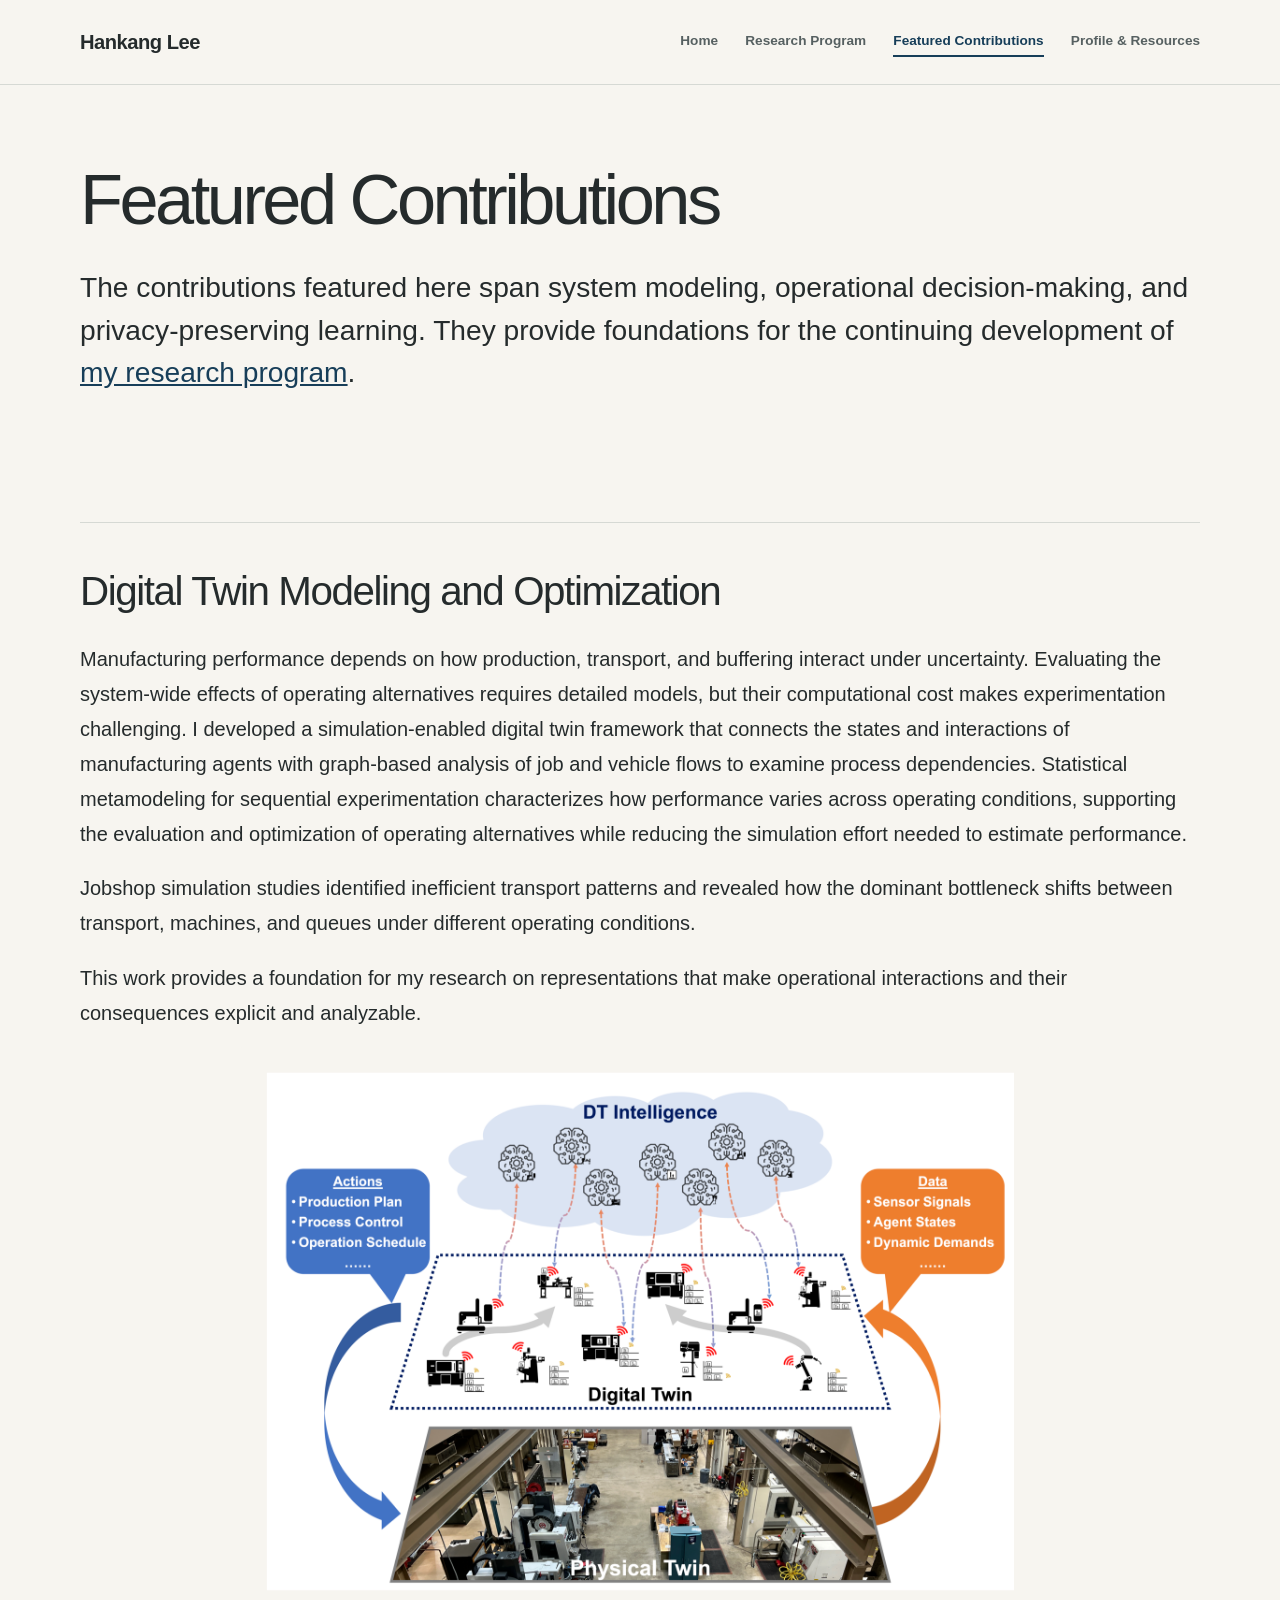
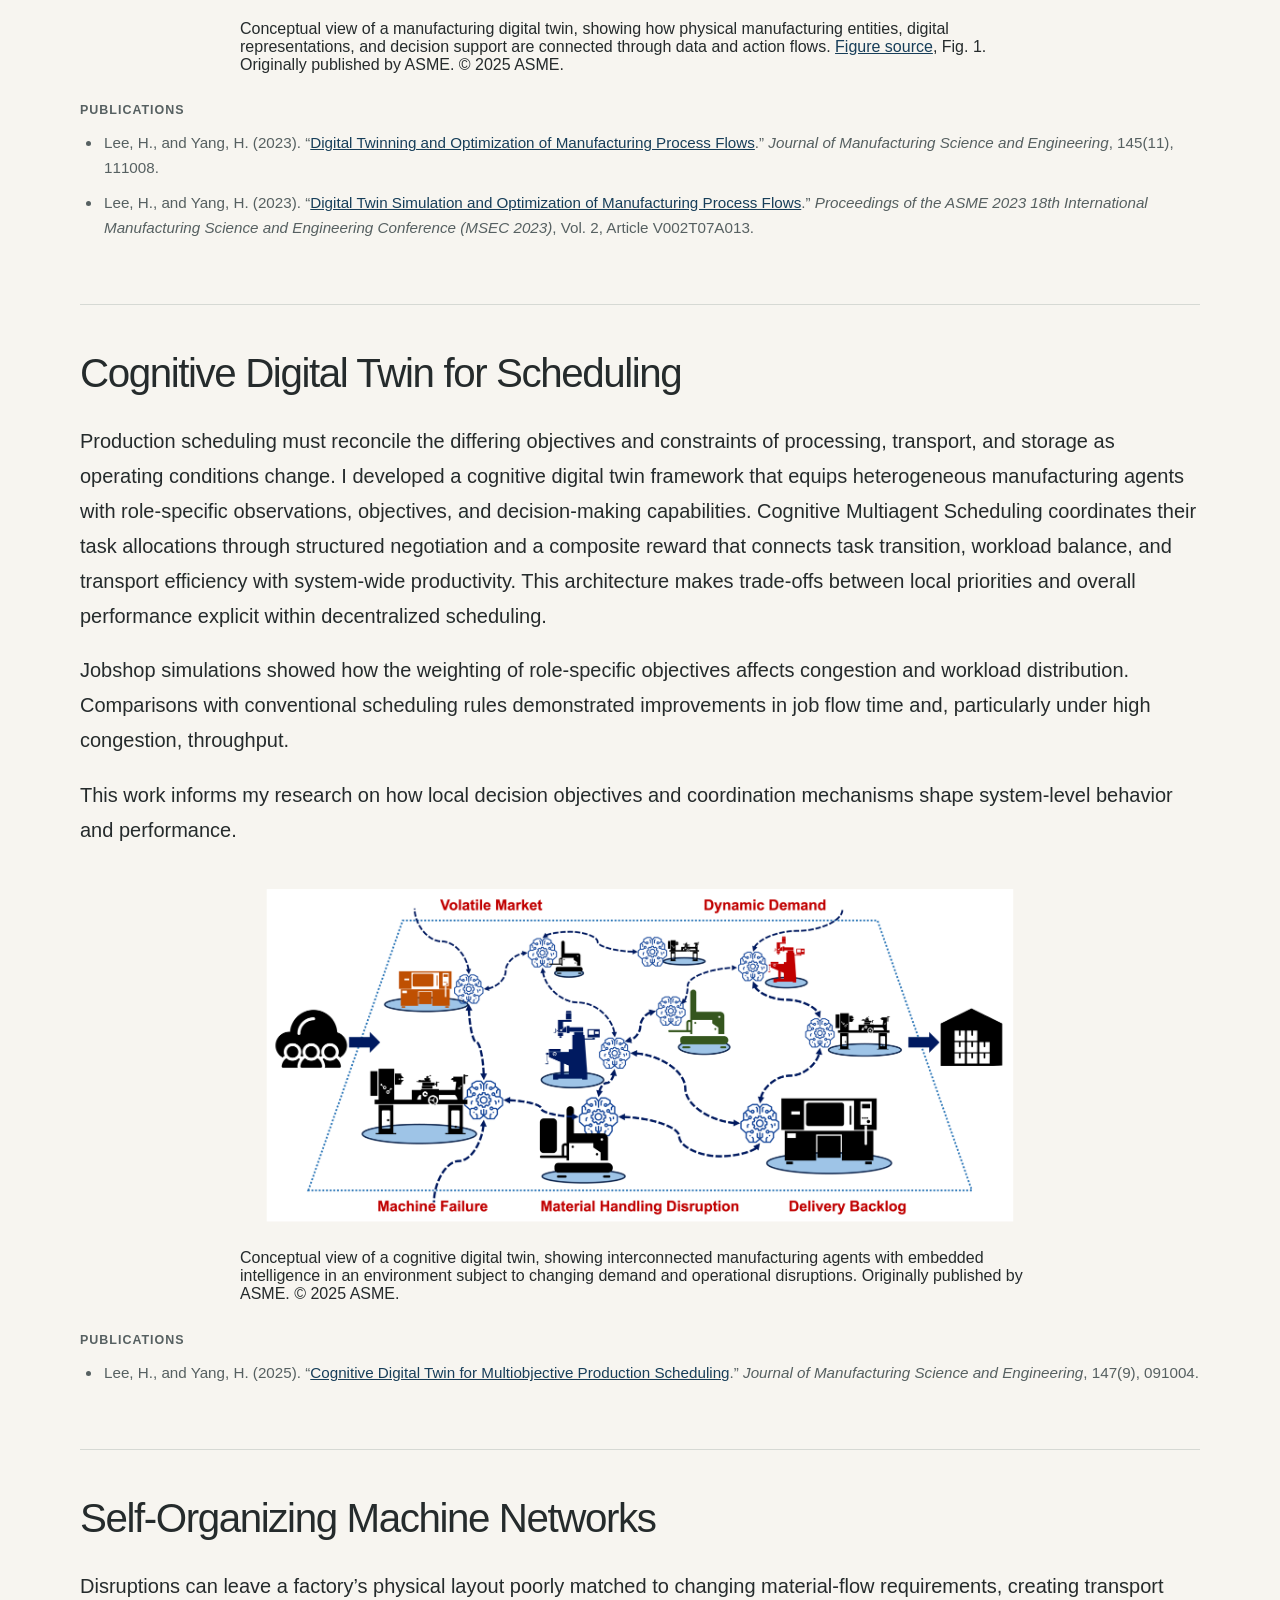
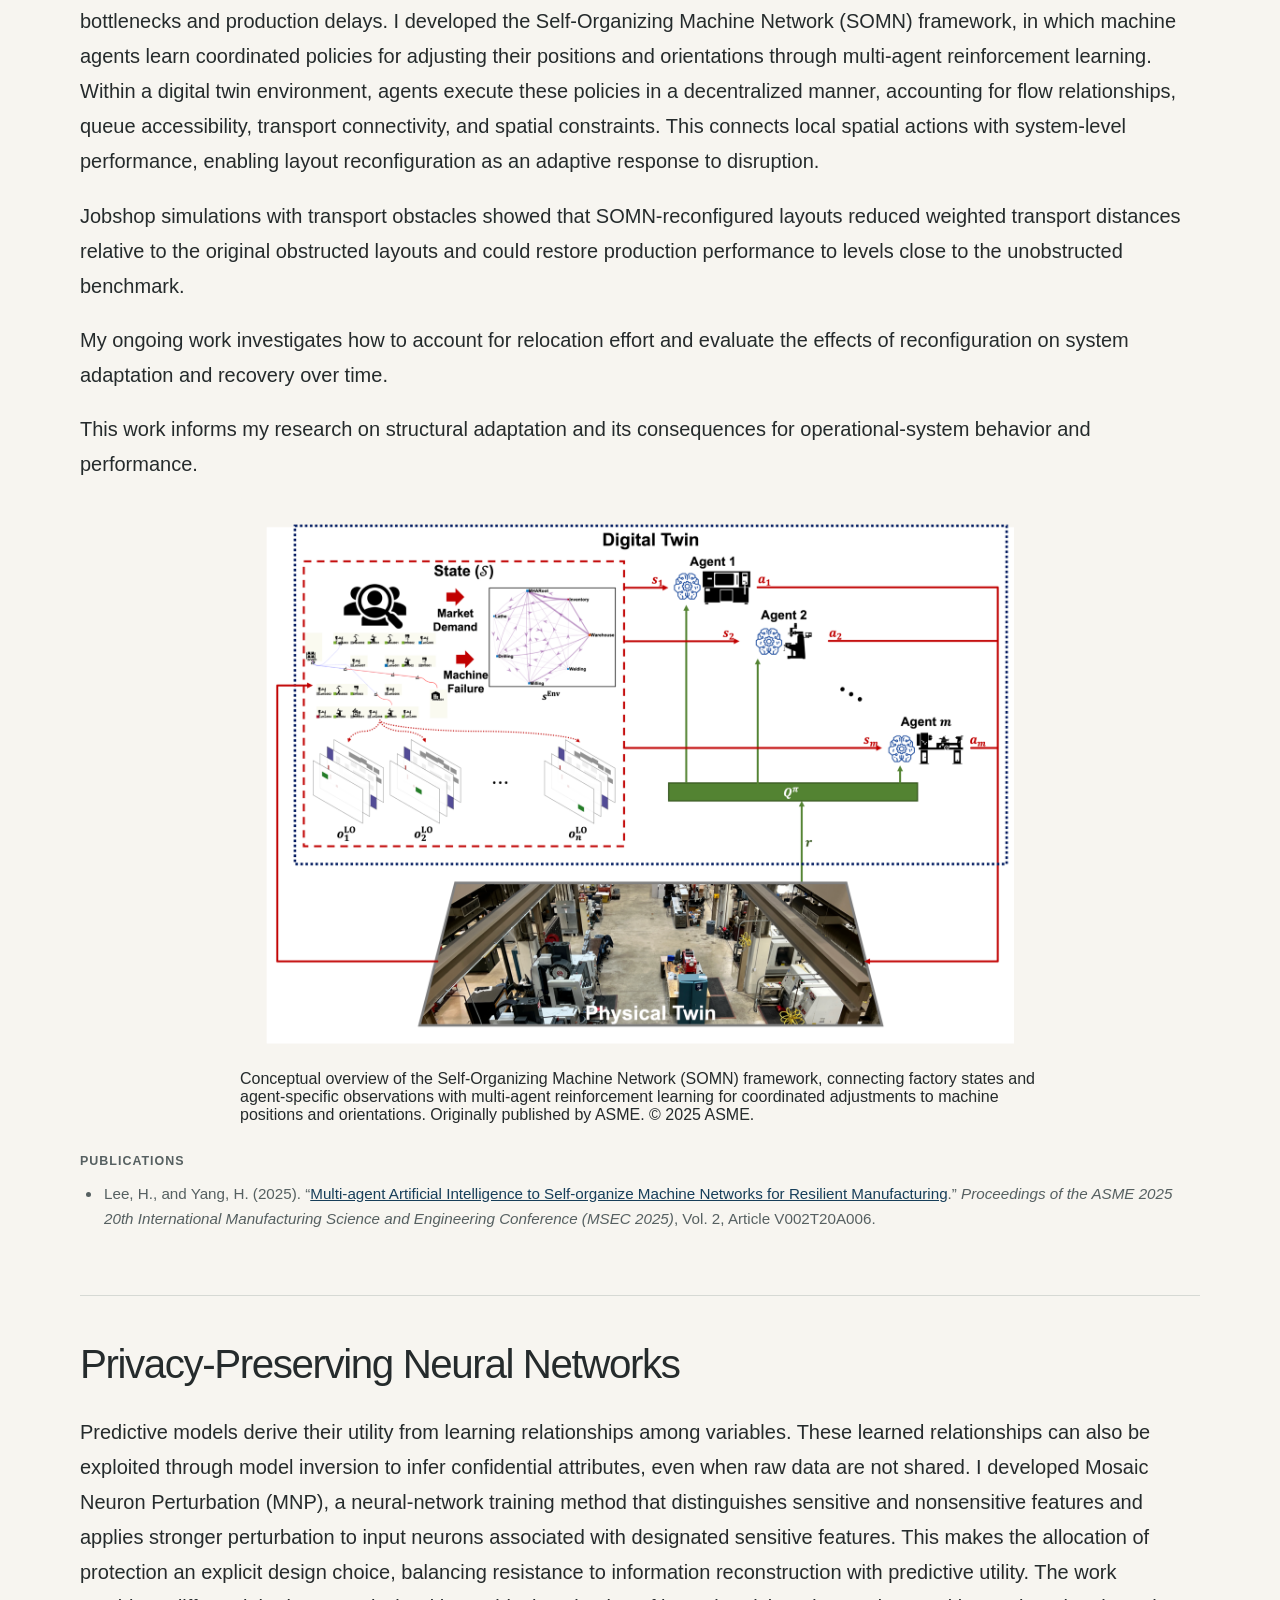
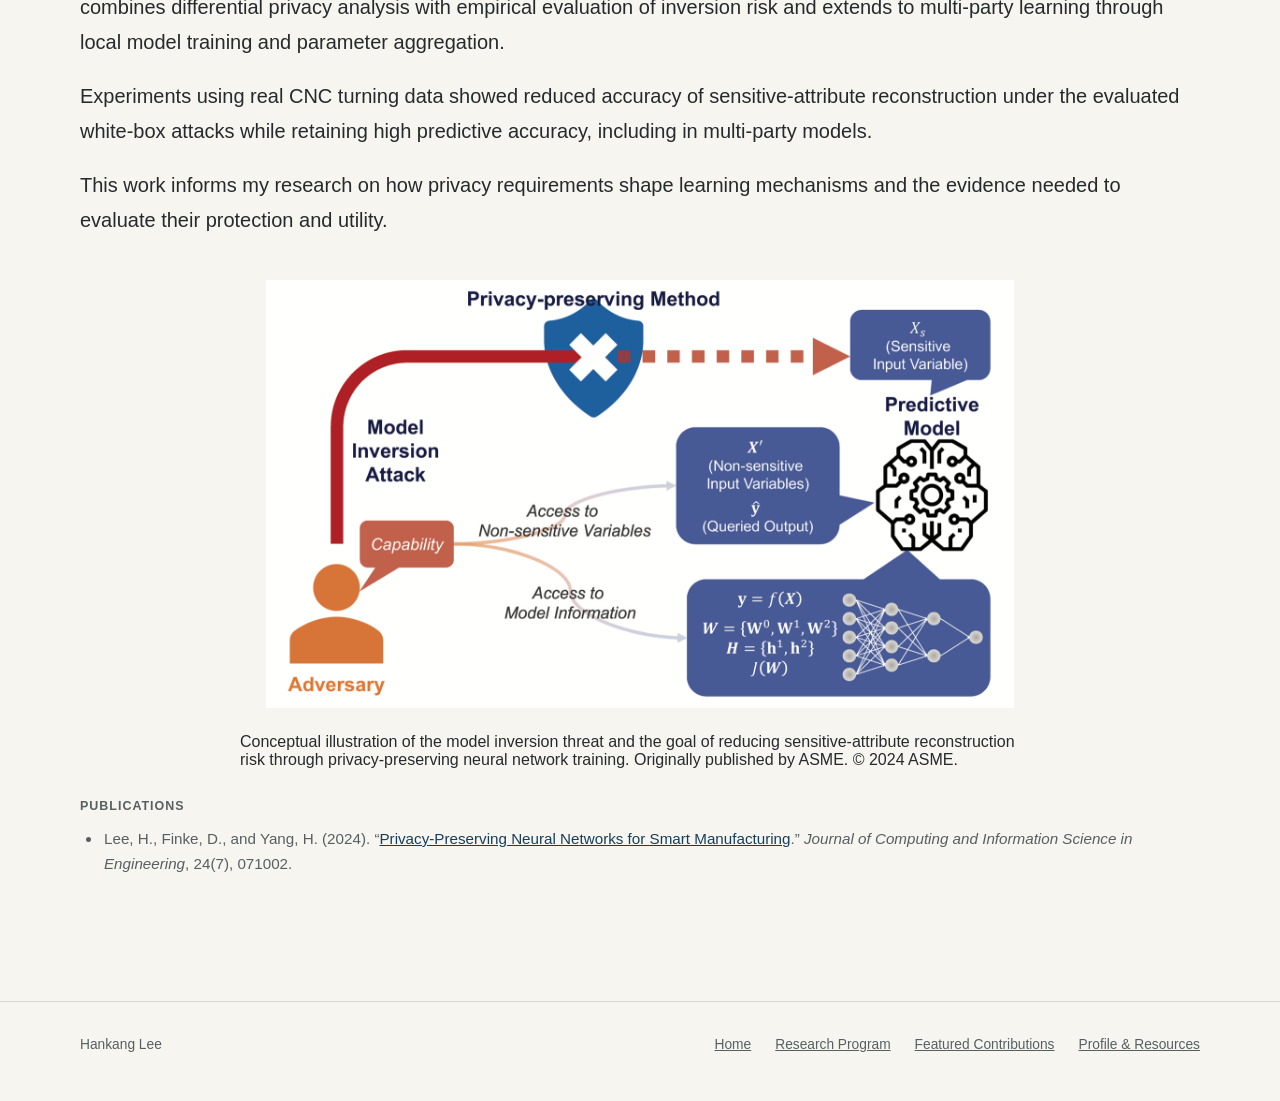
==== featured-contributions.html @ ad5d27c8 "Prepare Phase 3 website release candidate" ====
<!doctype html>
<html lang="en">
  <head>
    <meta charset="utf-8">
    <meta name="viewport" content="width=device-width, initial-scale=1">
    <meta name="color-scheme" content="light">
    <meta name="description" content="Four scholarly contributions by Hankang Lee in digital twins, scheduling, adaptive manufacturing, and privacy-preserving learning.">
    <title>Hankang Lee | Featured Contributions</title>
    <link rel="stylesheet" href="assets/css/site.css?v=4">
  </head>
  <body>
    <a class="skip-link" href="#main-content">Skip to content</a>
    <header class="site-header">
      <div class="site-header__inner">
        <a class="site-name" href="index.html" aria-label="Hankang Lee, Home">Hankang Lee</a>
        <nav class="site-nav" aria-label="Main navigation">
          <a href="index.html">Home</a>
          <a href="research-program.html">Research Program</a>
          <a href="featured-contributions.html" aria-current="page">Featured Contributions</a>
          <a href="profile-resources.html">Profile &amp; Resources</a>
        </nav>
      </div>
    </header>

    <main id="main-content" class="page-shell page-shell--article">
      <header class="page-heading">
        <h1>Featured Contributions</h1>
        <p>The contributions featured here span system modeling, operational decision-making, and privacy-preserving learning. They provide foundations for the continuing development of <a href="research-program.html">my research program</a>.</p>
      </header>

      <article class="editorial-section contribution" aria-labelledby="digital-twin">
        <h2 id="digital-twin">Digital Twin Modeling and Optimization</h2>
        <div class="prose">
          <p>Manufacturing performance depends on how production, transport, and buffering interact under uncertainty. Evaluating the system-wide effects of operating alternatives requires detailed models, but their computational cost makes experimentation challenging. I developed a simulation-enabled digital twin framework that connects the states and interactions of manufacturing agents with graph-based analysis of job and vehicle flows to examine process dependencies. Statistical metamodeling for sequential experimentation characterizes how performance varies across operating conditions, supporting the evaluation and optimization of operating alternatives while reducing the simulation effort needed to estimate performance.</p>
          <p>Jobshop simulation studies identified inefficient transport patterns and revealed how the dominant bottleneck shifts between transport, machines, and queues under different operating conditions.</p>
          <p>This work provides a foundation for my research on representations that make operational interactions and their consequences explicit and analyzable.</p>
        </div>
        <figure class="research-figure">
          <div class="figure-frame">
            <img src="assets/images/figures/digital-twin-display.png" alt="Conceptual three-layer diagram showing a physical factory, its digital representation, and a DT intelligence layer. Arrows indicate operational data flowing toward the digital layers and actions for production planning, process control, and scheduling returning to the physical system." width="1600" height="1115" loading="lazy" decoding="async">
          </div>
          <figcaption>Conceptual view of a manufacturing digital twin, showing how physical manufacturing entities, digital representations, and decision support are connected through data and action flows. <a href="https://doi.org/10.1115/1.4068980" target="_blank" rel="noopener">Figure source<span class="sr-only"> (opens in a new tab)</span></a>, Fig. 1. Originally published by ASME. &copy; 2025 ASME.</figcaption>
        </figure>
        <div class="publications">
          <h3>Publications</h3>
          <ul>
            <li>Lee, H., and Yang, H. (2023). “<a href="https://doi.org/10.1115/1.4063234" target="_blank" rel="noopener">Digital Twinning and Optimization of Manufacturing Process Flows<span class="sr-only"> (opens in a new tab)</span></a>.” <cite>Journal of Manufacturing Science and Engineering</cite>, 145(11), 111008.</li>
            <li>Lee, H., and Yang, H. (2023). “<a href="https://doi.org/10.1115/MSEC2023-105613" target="_blank" rel="noopener">Digital Twin Simulation and Optimization of Manufacturing Process Flows<span class="sr-only"> (opens in a new tab)</span></a>.” <cite>Proceedings of the ASME 2023 18th International Manufacturing Science and Engineering Conference (MSEC 2023)</cite>, Vol. 2, Article V002T07A013.</li>
          </ul>
        </div>
      </article>

      <article class="editorial-section contribution" aria-labelledby="cognitive-digital-twin">
        <h2 id="cognitive-digital-twin">Cognitive Digital Twin for Scheduling</h2>
        <div class="prose">
          <p>Production scheduling must reconcile the differing objectives and constraints of processing, transport, and storage as operating conditions change. I developed a cognitive digital twin framework that equips heterogeneous manufacturing agents with role-specific observations, objectives, and decision-making capabilities. Cognitive Multiagent Scheduling coordinates their task allocations through structured negotiation and a composite reward that connects task transition, workload balance, and transport efficiency with system-wide productivity. This architecture makes trade-offs between local priorities and overall performance explicit within decentralized scheduling.</p>
          <p>Jobshop simulations showed how the weighting of role-specific objectives affects congestion and workload distribution. Comparisons with conventional scheduling rules demonstrated improvements in job flow time and, particularly under high congestion, throughput.</p>
          <p>This work informs my research on how local decision objectives and coordination mechanisms shape system-level behavior and performance.</p>
        </div>
        <figure class="research-figure">
          <div class="figure-frame">
            <img src="assets/images/figures/cognitive-digital-twin-display.png" alt="Conceptual diagram of interconnected machine, transport, and storage agents with embedded intelligence. Labels around the network identify volatile markets, dynamic demand, machine failures, material handling disruptions, and delivery backlogs." width="1600" height="715" loading="lazy" decoding="async">
          </div>
          <figcaption>Conceptual view of a cognitive digital twin, showing interconnected manufacturing agents with embedded intelligence in an environment subject to changing demand and operational disruptions. Originally published by ASME. &copy; 2025 ASME.</figcaption>
        </figure>
        <div class="publications">
          <h3>Publications</h3>
          <ul>
            <li>Lee, H., and Yang, H. (2025). “<a href="https://doi.org/10.1115/1.4068980" target="_blank" rel="noopener">Cognitive Digital Twin for Multiobjective Production Scheduling<span class="sr-only"> (opens in a new tab)</span></a>.” <cite>Journal of Manufacturing Science and Engineering</cite>, 147(9), 091004.</li>
          </ul>
        </div>
      </article>

      <article class="editorial-section contribution" aria-labelledby="machine-networks">
        <h2 id="machine-networks">Self-Organizing Machine Networks</h2>
        <div class="prose">
          <p>Disruptions can leave a factory’s physical layout poorly matched to changing material-flow requirements, creating transport bottlenecks and production delays. I developed the Self-Organizing Machine Network (SOMN) framework, in which machine agents learn coordinated policies for adjusting their positions and orientations through multi-agent reinforcement learning. Within a digital twin environment, agents execute these policies in a decentralized manner, accounting for flow relationships, queue accessibility, transport connectivity, and spatial constraints. This connects local spatial actions with system-level performance, enabling layout reconfiguration as an adaptive response to disruption.</p>
          <p>Jobshop simulations with transport obstacles showed that SOMN-reconfigured layouts reduced weighted transport distances relative to the original obstructed layouts and could restore production performance to levels close to the unobstructed benchmark.</p>
          <p>My ongoing work investigates how to account for relocation effort and evaluate the effects of reconfiguration on system adaptation and recovery over time.</p>
          <p>This work informs my research on structural adaptation and its consequences for operational-system behavior and performance.</p>
        </div>
        <figure class="research-figure">
          <div class="figure-frame">
            <img src="assets/images/figures/self-organizing-machine-networks-display.png" alt="Conceptual diagram linking factory states and spatial observations to multiple machine agents and their action outputs. Learning components connect the agents within a digital twin, shown above a photograph representing the physical factory." width="1600" height="1113" loading="lazy" decoding="async">
          </div>
          <figcaption>Conceptual overview of the Self-Organizing Machine Network (SOMN) framework, connecting factory states and agent-specific observations with multi-agent reinforcement learning for coordinated adjustments to machine positions and orientations. Originally published by ASME. &copy; 2025 ASME.</figcaption>
        </figure>
        <div class="publications">
          <h3>Publications</h3>
          <ul>
            <li>Lee, H., and Yang, H. (2025). “<a href="https://doi.org/10.1115/MSEC2025-155761" target="_blank" rel="noopener">Multi-agent Artificial Intelligence to Self-organize Machine Networks for Resilient Manufacturing<span class="sr-only"> (opens in a new tab)</span></a>.” <cite>Proceedings of the ASME 2025 20th International Manufacturing Science and Engineering Conference (MSEC 2025)</cite>, Vol. 2, Article V002T20A006.</li>
          </ul>
        </div>
      </article>

      <article class="editorial-section contribution" aria-labelledby="privacy-neural-networks">
        <h2 id="privacy-neural-networks">Privacy-Preserving Neural Networks</h2>
        <div class="prose">
          <p>Predictive models derive their utility from learning relationships among variables. These learned relationships can also be exploited through model inversion to infer confidential attributes, even when raw data are not shared. I developed Mosaic Neuron Perturbation (MNP), a neural-network training method that distinguishes sensitive and nonsensitive features and applies stronger perturbation to input neurons associated with designated sensitive features. This makes the allocation of protection an explicit design choice, balancing resistance to information reconstruction with predictive utility. The work combines differential privacy analysis with empirical evaluation of inversion risk and extends to multi-party learning through local model training and parameter aggregation.</p>
          <p>Experiments using real CNC turning data showed reduced accuracy of sensitive-attribute reconstruction under the evaluated white-box attacks while retaining high predictive accuracy, including in multi-party models.</p>
          <p>This work informs my research on how privacy requirements shape learning mechanisms and the evidence needed to evaluate their protection and utility.</p>
        </div>
        <figure class="research-figure">
          <div class="figure-frame">
            <img src="assets/images/figures/privacy-preserving-neural-networks-display.png" alt="An adversary accesses nonsensitive inputs, queried outputs, and a neural network’s structure and parameters to infer a sensitive input variable. A shield on the reconstruction path symbolizes the privacy-protection objective." width="1600" height="914" loading="lazy" decoding="async">
          </div>
          <figcaption>Conceptual illustration of the model inversion threat and the goal of reducing sensitive-attribute reconstruction risk through privacy-preserving neural network training. Originally published by ASME. &copy; 2024 ASME.</figcaption>
        </figure>
        <div class="publications">
          <h3>Publications</h3>
          <ul>
            <li>Lee, H., Finke, D., and Yang, H. (2024). “<a href="https://doi.org/10.1115/1.4063728" target="_blank" rel="noopener">Privacy-Preserving Neural Networks for Smart Manufacturing<span class="sr-only"> (opens in a new tab)</span></a>.” <cite>Journal of Computing and Information Science in Engineering</cite>, 24(7), 071002.</li>
          </ul>
        </div>
      </article>
    </main>

    <footer class="site-footer">
      <div class="site-footer__inner">
        <span>Hankang Lee</span>
        <nav aria-label="Footer navigation">
          <a href="index.html">Home</a>
          <a href="research-program.html">Research Program</a>
          <a href="featured-contributions.html">Featured Contributions</a>
          <a href="profile-resources.html">Profile &amp; Resources</a>
        </nav>
      </div>
    </footer>
  </body>
</html>
---- assets/css/site.css ----
:root {
  color-scheme: light;
  --page: #f7f5f0;
  --text: #252b2c;
  --muted: #566061;
  --line: #d6d9d4;
  --accent: #173e59;
  --accent-soft: #e9f0f2;
  --content-width: 70rem;
  --reading-width: var(--content-width);
}

*,
*::before,
*::after {
  box-sizing: border-box;
}

html {
  scroll-behavior: smooth;
}

body {
  margin: 0;
  background: var(--page);
  color: var(--text);
  font-family: Arial, Helvetica, sans-serif;
  -webkit-font-smoothing: antialiased;
}

a {
  color: var(--accent);
}

a:focus-visible {
  outline: 3px solid var(--accent);
  outline-offset: 5px;
}

.sr-only {
  position: absolute;
  width: 1px;
  height: 1px;
  padding: 0;
  margin: -1px;
  overflow: hidden;
  clip: rect(0, 0, 0, 0);
  white-space: nowrap;
  border: 0;
}

.skip-link {
  position: absolute;
  top: -5rem;
  left: 1rem;
  z-index: 10;
  padding: 0.7rem 1rem;
  background: var(--accent);
  color: #fff;
}

.skip-link:focus {
  top: 1rem;
}

.site-header {
  border-bottom: 1px solid var(--line);
}

.site-header__inner {
  width: min(calc(100% - 3rem), var(--content-width));
  min-height: 5.25rem;
  margin-inline: auto;
  display: flex;
  align-items: center;
  justify-content: space-between;
  gap: 2rem;
}

.site-name {
  flex: none;
  color: var(--text);
  font-size: 1.26rem;
  font-weight: 700;
  letter-spacing: -0.025em;
  text-decoration: none;
}

.site-name:hover {
  color: var(--accent);
}

.site-nav {
  display: flex;
  flex-wrap: wrap;
  column-gap: 1.7rem;
  row-gap: 0.6rem;
  align-items: center;
}

.site-nav a {
  padding-block: 0.35rem;
  border-bottom: 2px solid transparent;
  color: var(--muted);
  font-size: 0.85rem;
  font-weight: 600;
  line-height: 1.3;
  text-decoration: none;
}

.site-nav a:hover,
.site-nav a[aria-current="page"] {
  border-bottom-color: var(--accent);
  color: var(--accent);
}

.page-shell {
  width: min(calc(100% - 3rem), var(--content-width));
  margin-inline: auto;
  padding-block: clamp(3rem, 6vw, 5.25rem) 6rem;
}

.identity {
  display: grid;
  grid-template-columns: minmax(0, 1fr) minmax(16rem, 21rem);
  align-items: center;
  gap: clamp(2.25rem, 7vw, 7rem);
}

.identity h1 {
  margin: 0;
  font-size: clamp(3.4rem, 6vw, 5.8rem);
  font-weight: 400;
  letter-spacing: -0.055em;
  line-height: 1.04;
}

.degree {
  margin: 1.15rem 0 0;
  color: var(--muted);
  font-size: clamp(1rem, 1.45vw, 1.2rem);
  line-height: 1.5;
}

.portrait {
  display: block;
  width: 100%;
  height: auto;
  aspect-ratio: 1068 / 1600;
  object-fit: cover;
  border-radius: 2px;
}

.research-introduction {
  max-width: var(--reading-width);
  margin-top: clamp(3rem, 7vw, 6rem);
}

.research-introduction p {
  margin: 0;
  font-size: clamp(1.4rem, 2.2vw, 1.9rem);
  letter-spacing: -0.015em;
  line-height: 1.5;
}

.page-shell--article {
  padding-bottom: clamp(5rem, 9vw, 8rem);
}

.page-heading {
  max-width: var(--reading-width);
  padding-bottom: clamp(2.5rem, 5vw, 4.5rem);
}

.page-heading h1 {
  margin: 0;
  font-size: clamp(2.7rem, 5.5vw, 4.8rem);
  font-weight: 400;
  letter-spacing: -0.05em;
  line-height: 1.09;
}

.page-heading p {
  margin: 1.8rem 0 0;
  /*font-size: clamp(1.18rem, 1.7vw, 1.35rem);*/
  font-size: clamp(1.4rem, 2.2vw, 1.9rem);
  line-height: 1.5;
}

.editorial-section {
  border-top: 1px solid var(--line);
  padding-top: clamp(1.9rem, 3.5vw, 3rem);
  margin-top: clamp(2rem, 4vw, 3.5rem);
}

.editorial-section h2 {
  max-width: var(--reading-width);
  margin: 0 0 1.7rem;
  font-size: clamp(1.9rem, 3.15vw, 2.75rem);
  font-weight: 400;
  letter-spacing: -0.035em;
  line-height: 1.17;
}

.prose {
  max-width: var(--reading-width);
}

.prose p,
.resource-item p {
  margin: 0 0 1.2rem;
  /*font-size: 1.125rem;*/
  /*line-height: 1.76;*/
  font-size: 1.25rem;
  line-height: 1.75;
}

.prose p:last-child {
  margin-bottom: 0;
}

.prose h3,
.resource-item h3 {
  margin: 2.2rem 0 0.6rem;
  font-size: clamp(1.36rem, 2vw, 1.7rem);
  font-weight: 400;
  letter-spacing: -0.02em;
  line-height: 1.28;
}

.research-figure {
  /*max-width: var(--reading-width);*/
  /*margin: 2.3rem 0 2.5rem;*/
  max-width: 50rem;
  margin-inline: auto;
}

.figure-frame {
  display: block;
  padding: clamp(0.65rem, 2.5vw, 1.6rem);
  background: var(--page);
  border: 0px solid var(--line);
  border-radius: 2px;
}

.figure-frame img {
  display: block;
  width: 100%;
  height: auto;
}

.research-figure figcaption {
  /*max-width: var(--reading-width);*/
  /*margin-top: 0.85rem;*/
  /*color: var(--muted);*/
  /*font-size: 0.9rem;*/
  /*line-height: 1.6;*/
  max-width: 50rem;
  margin-inline: auto;
}

.research-figure figcaption small {
  display: block;
  margin-top: 0.5rem;
  font-size: 0.84rem;
}

.context-link {
  max-width: var(--reading-width);
  margin: 1.5rem 0 0;
  font-size: 1rem;
  font-weight: 600;
}

.context-link a {
  text-underline-offset: 0.22em;
}

.contribution {
  margin-top: clamp(2.5rem, 5vw, 4rem);
}

.publications {
  max-width: var(--reading-width);
  margin-top: 1.8rem;
}

.publications h3 {
  margin: 0 0 0.65rem;
  color: var(--muted);
  font-size: 0.78rem;
  font-weight: 700;
  letter-spacing: 0.08em;
  line-height: 1.4;
  text-transform: uppercase;
}

.publications ul {
  margin: 0;
  padding-left: 1.35rem;
}

.publications li {
  padding-left: 0.15rem;
  margin: 0.6rem 0;
  color: var(--muted);
  font-size: 0.95rem;
  line-height: 1.65;
}

.resource-list {
  max-width: var(--reading-width);
}

.resource-item + .resource-item {
  margin-top: 2.6rem;
  padding-top: 2.2rem;
  border-top: 1px solid var(--line);
}

.resource-item h3 {
  margin: 0 0 0.8rem;
}

.resource-item a,
.profile-links a,
.contact-link a {
  text-underline-offset: 0.2em;
}

.resource-item p {
  margin-bottom: 0.5rem;
}

.resource-item p:last-of-type {
  margin-bottom: 0.8rem;
}

.profile-links,
.contact-link {
  max-width: var(--reading-width);
  margin: 0;
  font-size: 1.125rem;
  line-height: 1.8;
}

.profile-links span {
  color: var(--muted);
  white-space: nowrap;
}

.site-footer {
  border-top: 1px solid var(--line);
}

.site-footer__inner {
  width: min(calc(100% - 3rem), var(--content-width));
  margin-inline: auto;
  padding-block: 2rem 2.8rem;
  display: flex;
  align-items: start;
  justify-content: space-between;
  gap: 1.5rem 3rem;
  color: var(--muted);
  font-size: 0.86rem;
  line-height: 1.6;
}

.site-footer__inner nav {
  display: flex;
  flex-wrap: wrap;
  gap: 0.5rem 1.5rem;
}

.site-footer__inner a {
  color: var(--muted);
}

.primary-paths {
  max-width: var(--reading-width);
  margin-top: clamp(3.5rem, 7vw, 6rem);
  border-top: 1px solid var(--line);
}

.primary-path {
  display: grid;
  grid-template-columns: minmax(0, 1fr) auto;
  align-items: center;
  gap: 0.45rem 2rem;
  padding: 1.55rem 0 1.65rem;
  border-bottom: 1px solid var(--line);
  text-decoration: none;
}

.primary-path:hover .primary-path__title,
.primary-path:hover .primary-path__arrow {
  color: #0f6483;
}

.primary-path__title {
  grid-column: 1;
  font-size: clamp(1.35rem, 2vw, 1.7rem);
  letter-spacing: -0.02em;
  line-height: 1.2;
}

.primary-path__description {
  grid-column: 1;
  color: var(--muted);
  font-size: 0.95rem;
  line-height: 1.55;
}

.primary-path__arrow {
  grid-column: 2;
  grid-row: 1 / 3;
  align-self: center;
  font-size: 1.35rem;
  line-height: 1;
}

@media (max-width: 700px) {
  .site-header__inner {
    padding-block: 1.1rem;
    align-items: flex-start;
    flex-direction: column;
    gap: 0.9rem;
  }

  .site-nav {
    column-gap: 1.15rem;
  }

  .site-nav a {
    font-size: 0.8rem;
  }

  .identity {
    grid-template-columns: 1fr;
    gap: 2rem;
  }

  .portrait {
    max-width: 19rem;
    grid-row: 1;
  }

  .identity__text {
    grid-row: 2;
  }

  .site-footer__inner {
    flex-direction: column;
  }
}

@media (max-width: 420px) {
  .site-header__inner,
  .page-shell,
  .site-footer__inner {
    width: min(calc(100% - 2rem), var(--content-width));
  }

  .portrait {
    max-width: 15.5rem;
  }
}

@media (prefers-reduced-motion: reduce) {
  html {
    scroll-behavior: auto;
  }
}
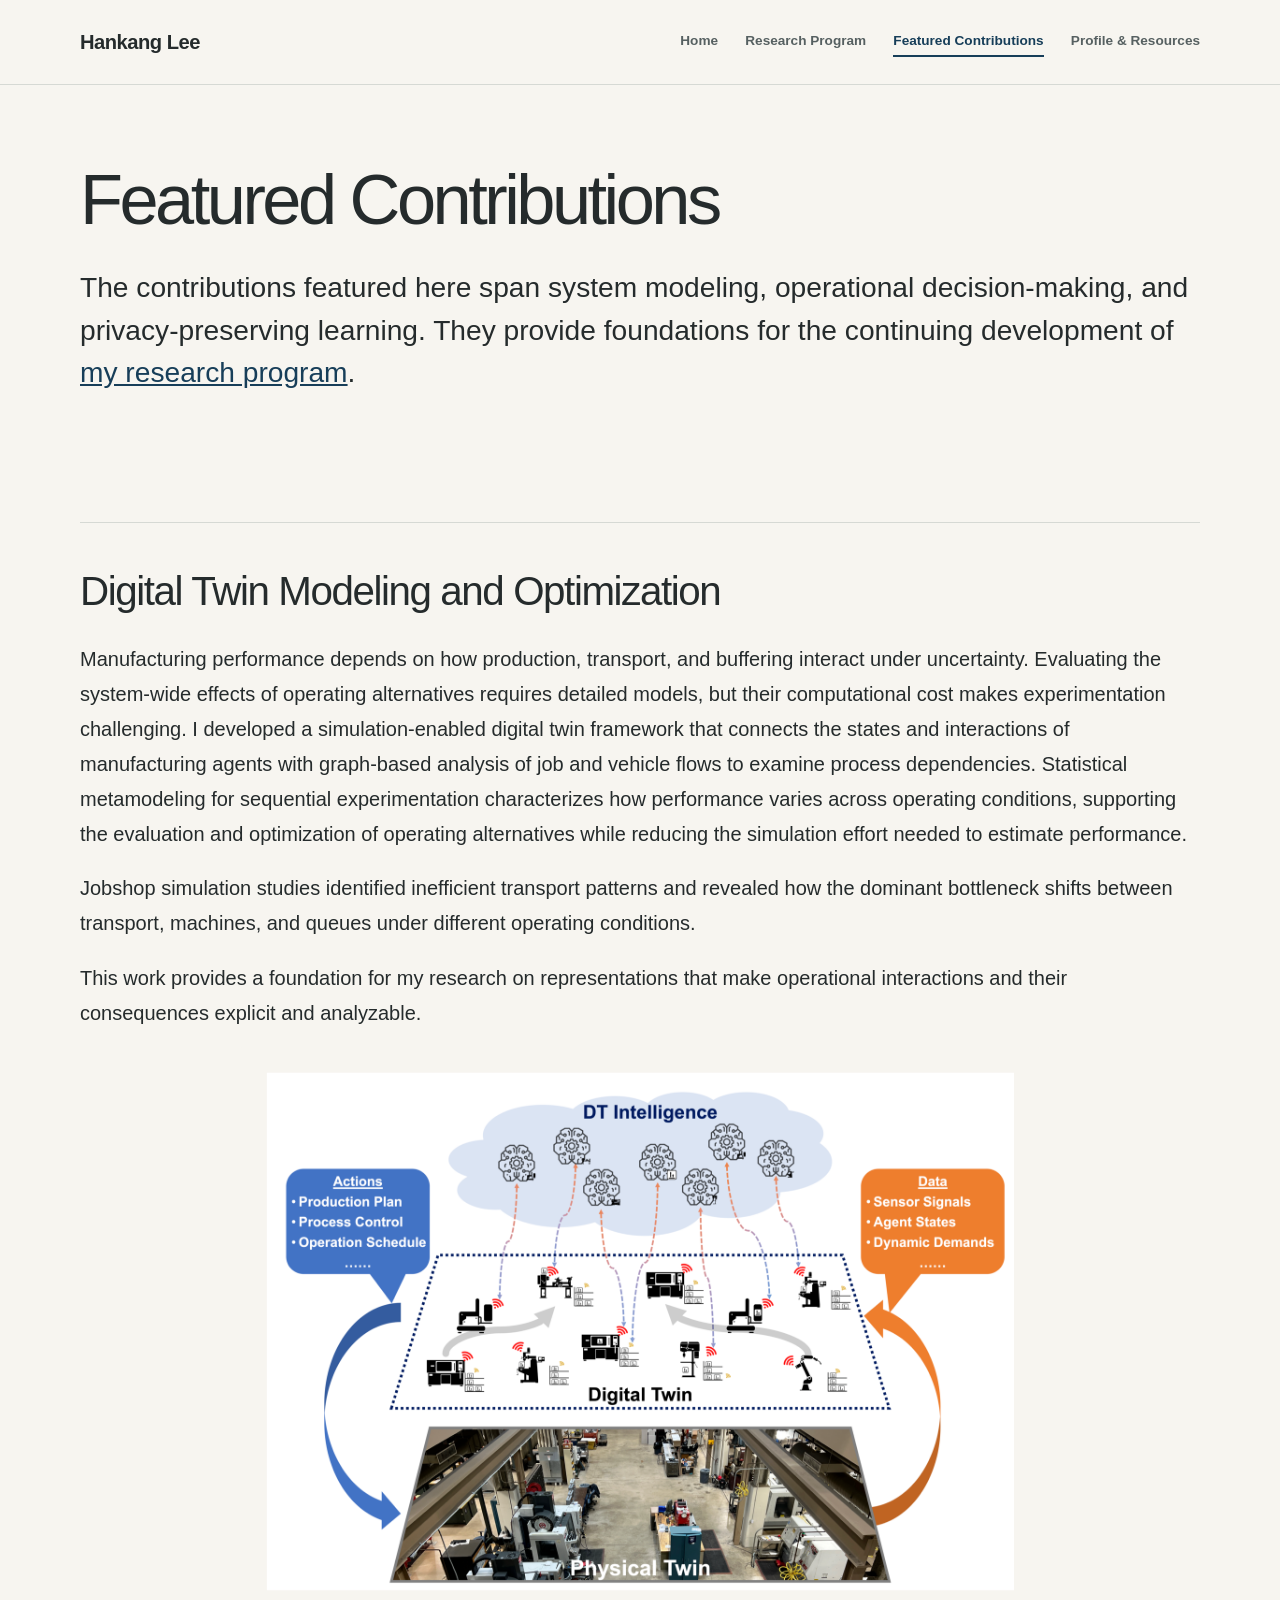
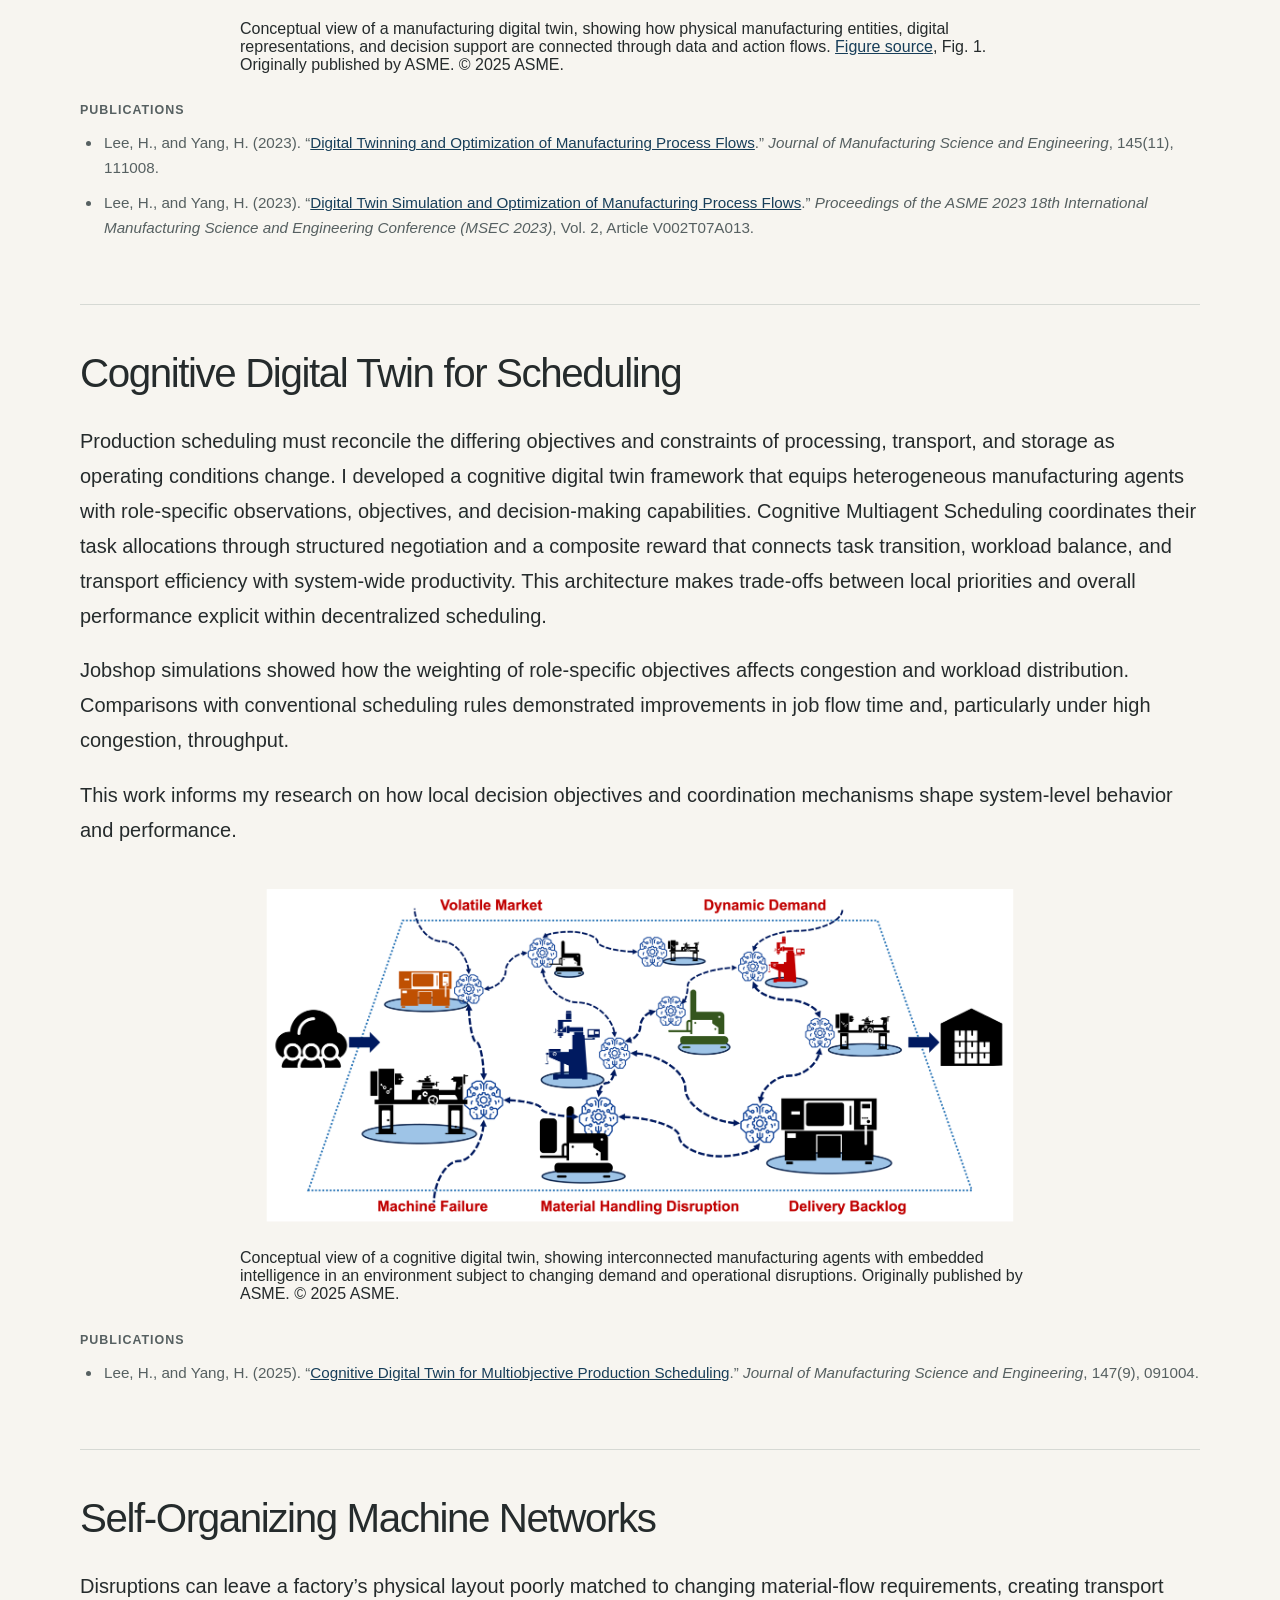
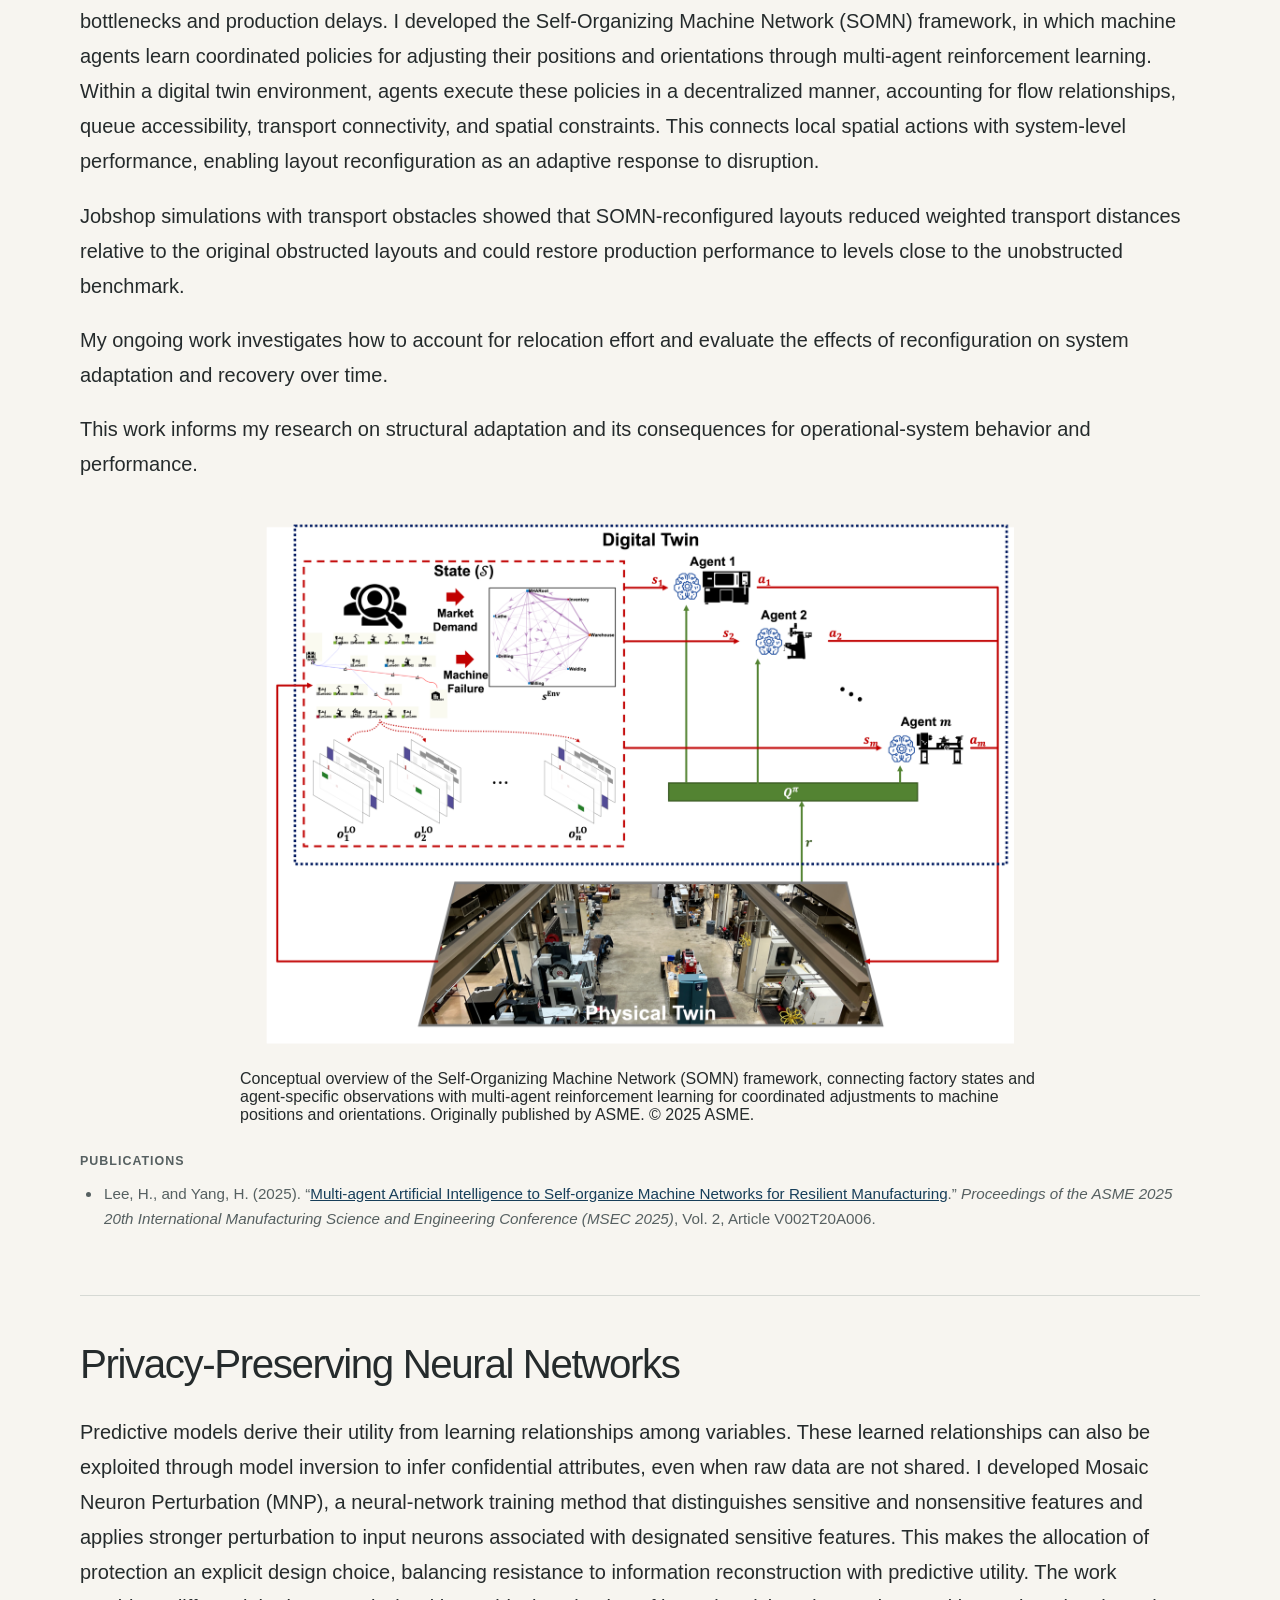
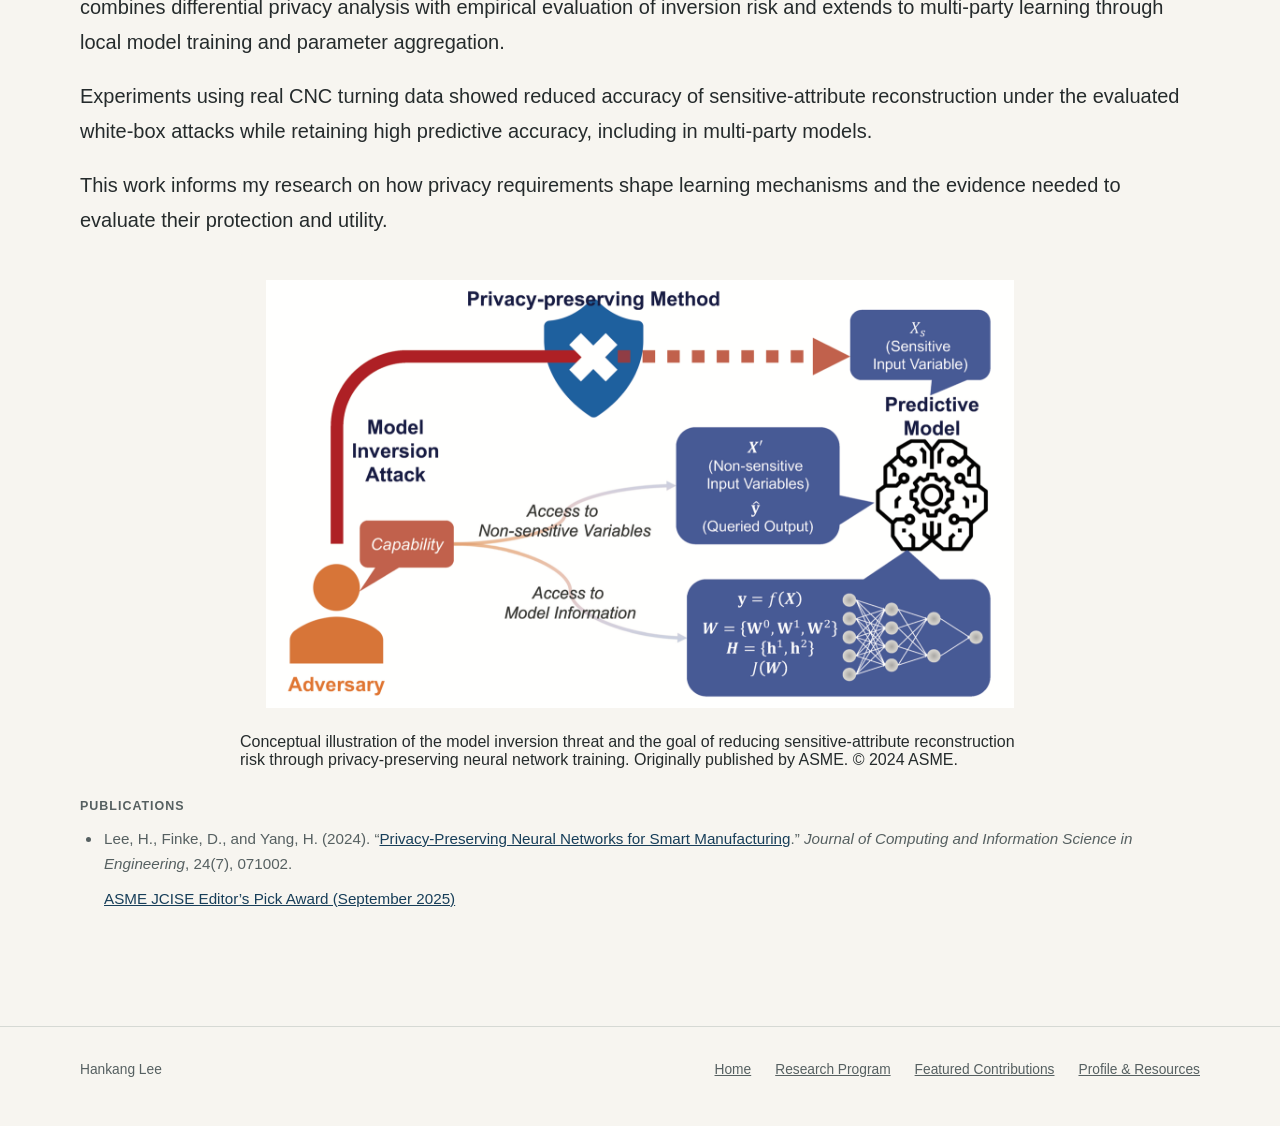
==== commit 0873415f: "Add JCISE recognition and updated CV" ====
--- a/featured-contributions.html
+++ b/featured-contributions.html
@@ -6,7 +6,7 @@
     <meta name="color-scheme" content="light">
     <meta name="description" content="Four scholarly contributions by Hankang Lee in digital twins, scheduling, adaptive manufacturing, and privacy-preserving learning.">
     <title>Hankang Lee | Featured Contributions</title>
-    <link rel="stylesheet" href="assets/css/site.css?v=4">
+    <link rel="stylesheet" href="assets/css/site.css?v=5">
   </head>
   <body>
     <a class="skip-link" href="#main-content">Skip to content</a>
@@ -111,6 +111,7 @@
           <ul>
             <li>Lee, H., Finke, D., and Yang, H. (2024). “<a href="https://doi.org/10.1115/1.4063728" target="_blank" rel="noopener">Privacy-Preserving Neural Networks for Smart Manufacturing<span class="sr-only"> (opens in a new tab)</span></a>.” <cite>Journal of Computing and Information Science in Engineering</cite>, 24(7), 071002.</li>
           </ul>
+          <p class="publication-recognition"><a href="https://asmejcise.org/editors-pick-awards/" target="_blank" rel="noopener">ASME JCISE Editor’s Pick Award (September 2025)<span class="sr-only"> (opens in a new tab)</span></a></p>
         </div>
       </article>
     </main>
--- a/assets/css/site.css
+++ b/assets/css/site.css
@@ -308,6 +308,13 @@
   line-height: 1.65;
 }
 
+.publication-recognition {
+  margin: 0.6rem 0 0 1.5rem;
+  color: var(--muted);
+  font-size: 0.95rem;
+  line-height: 1.65;
+}
+
 .resource-list {
   max-width: var(--reading-width);
 }
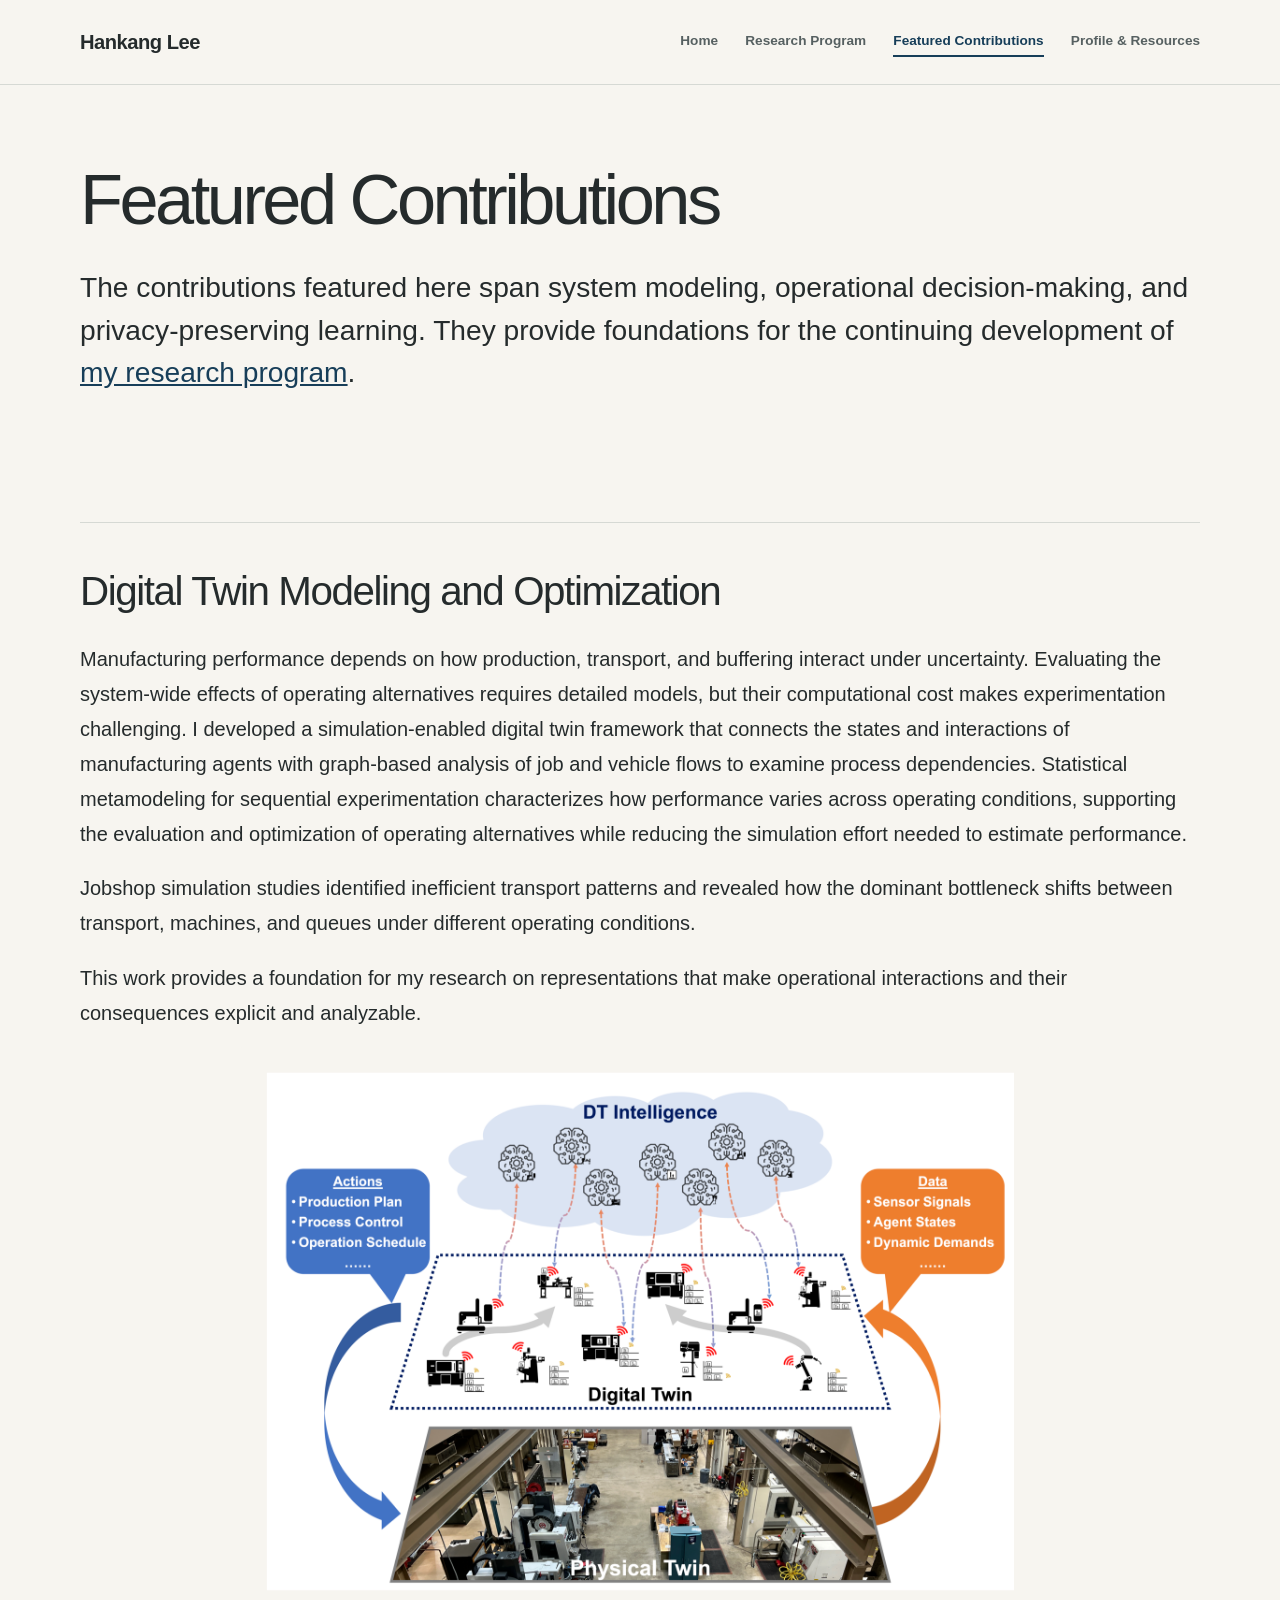
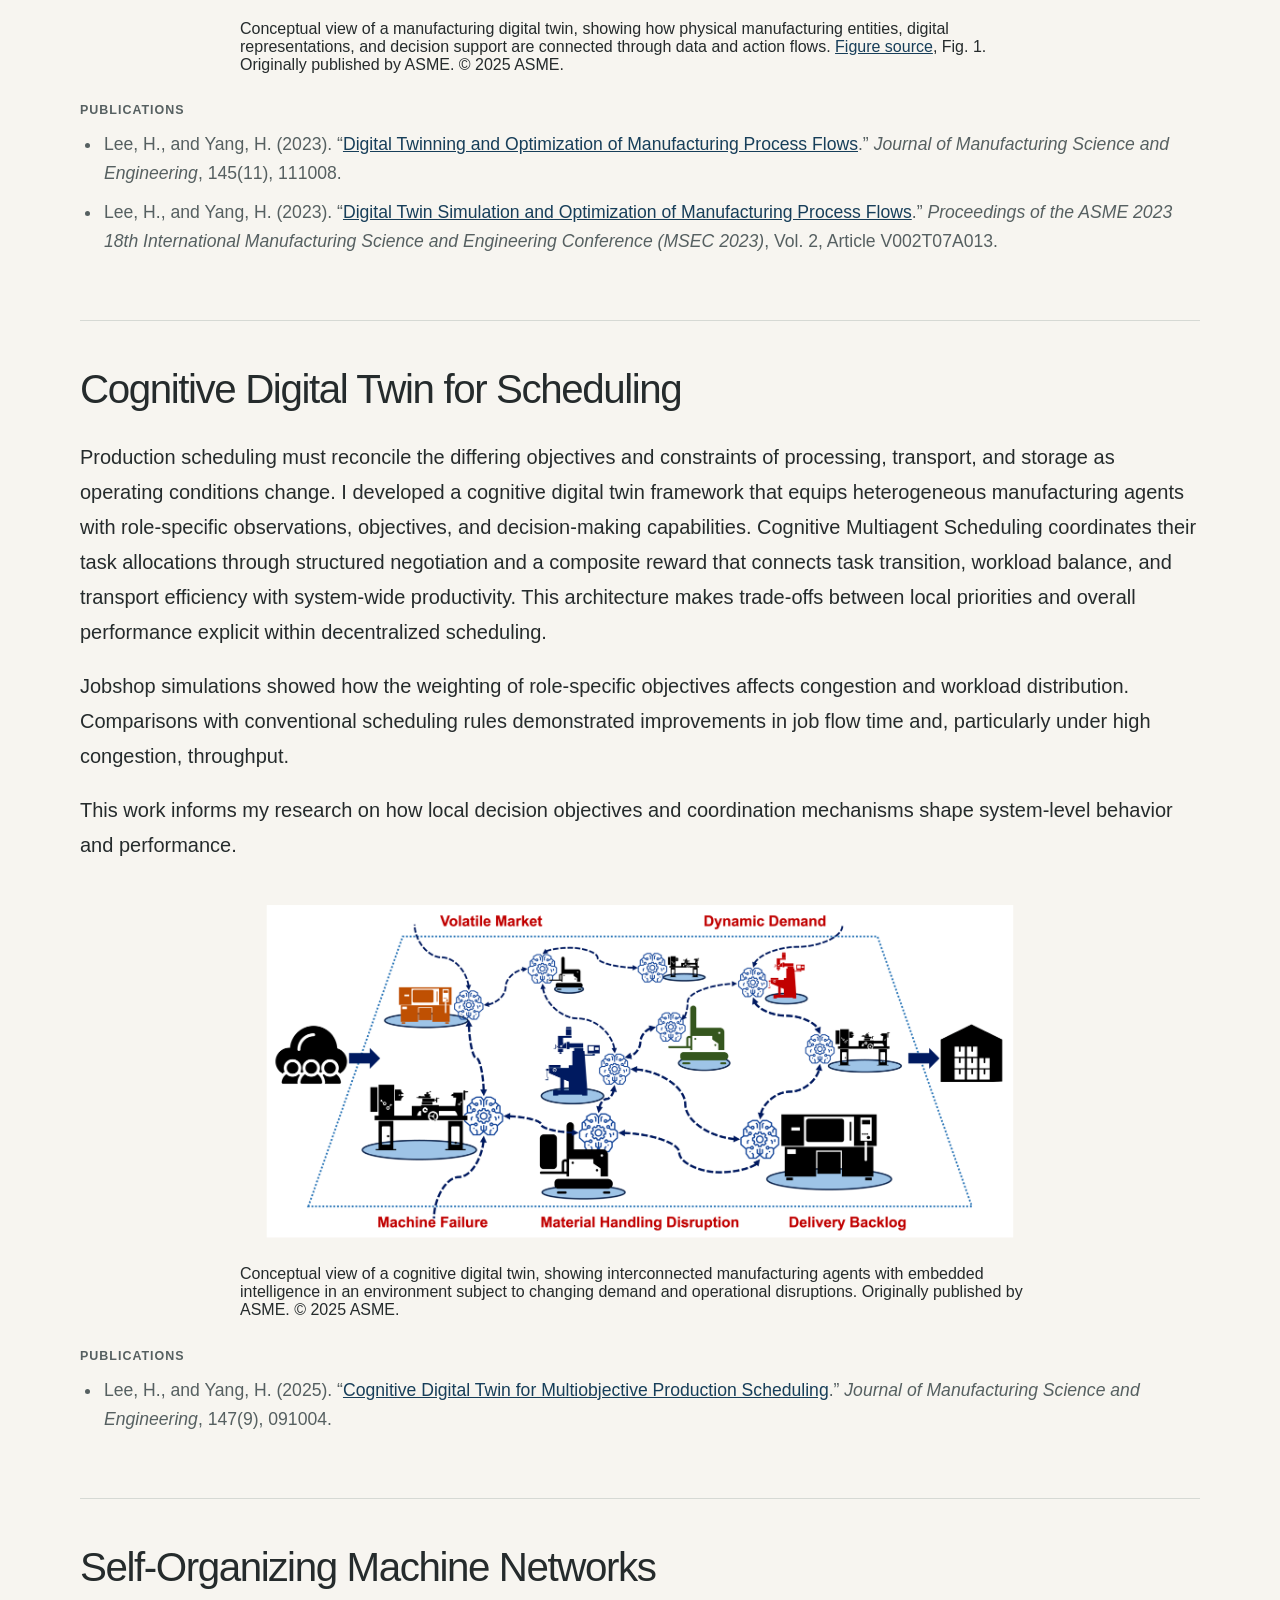
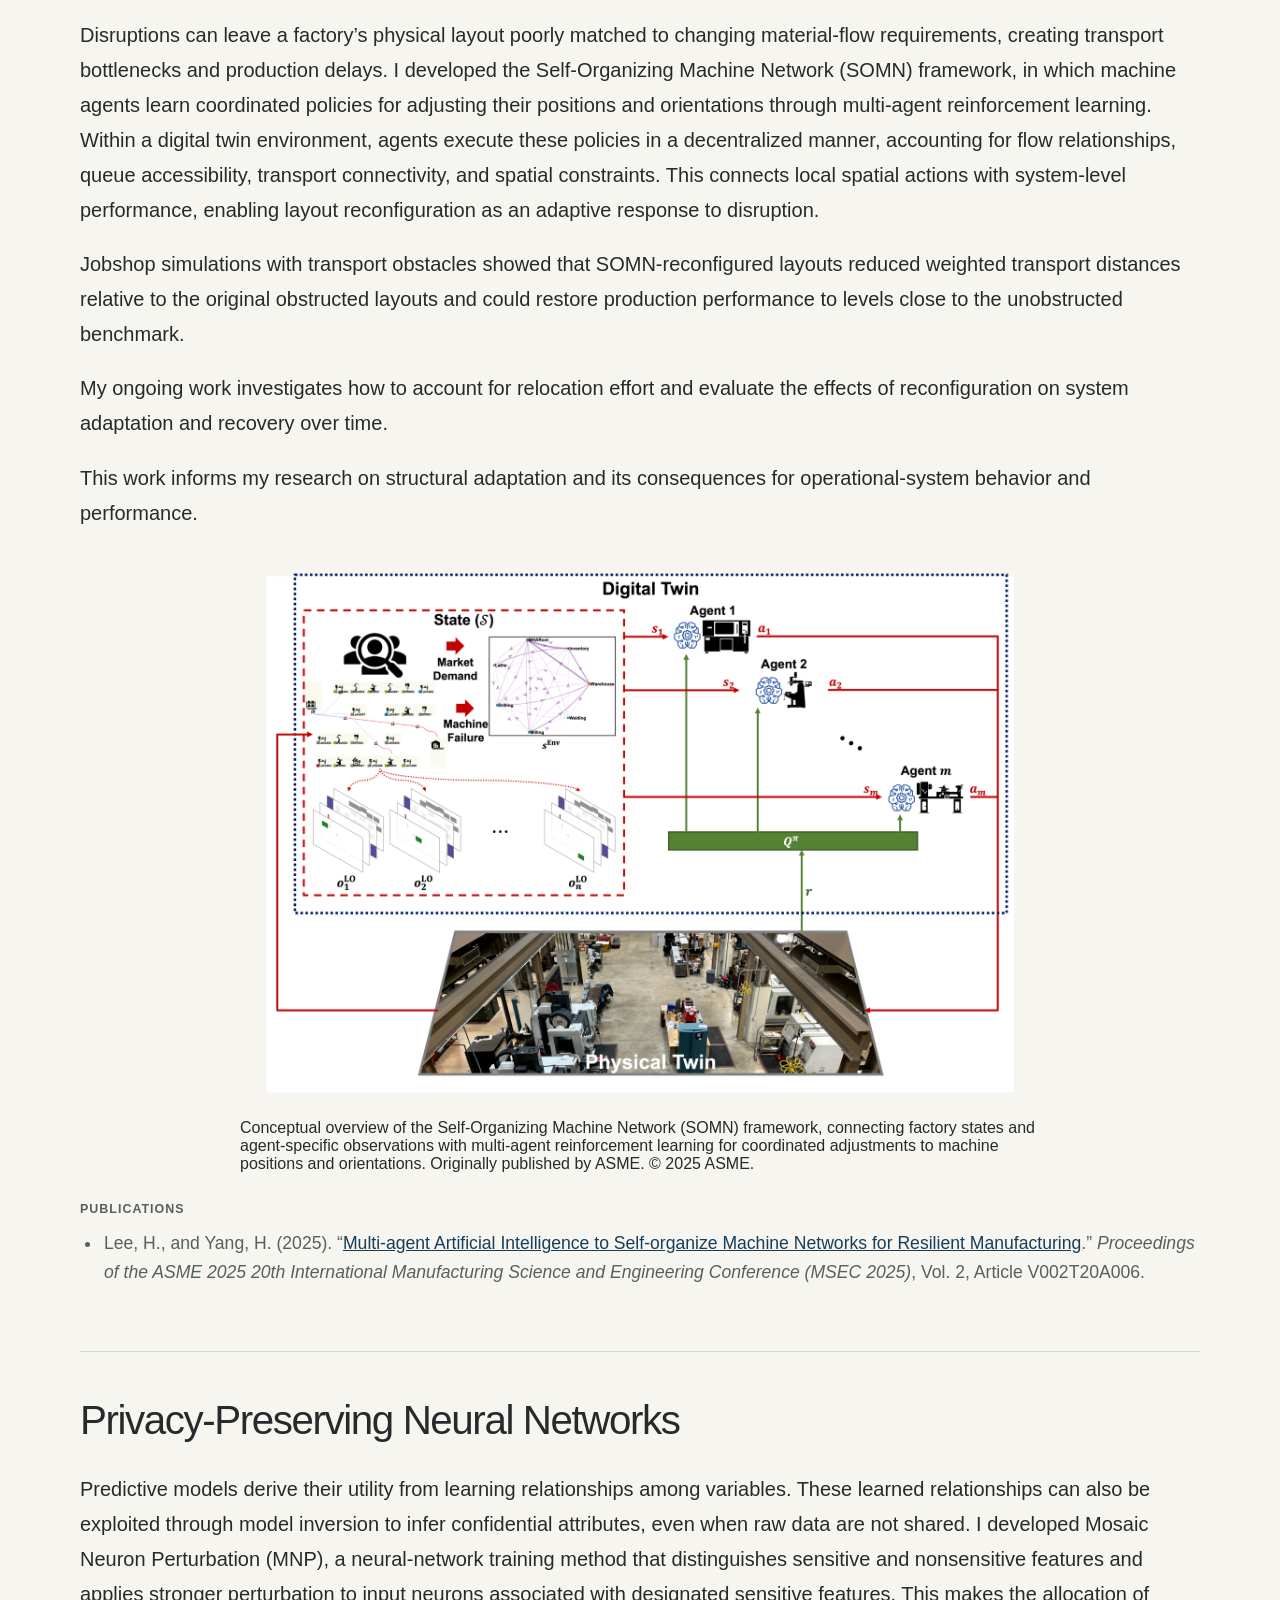
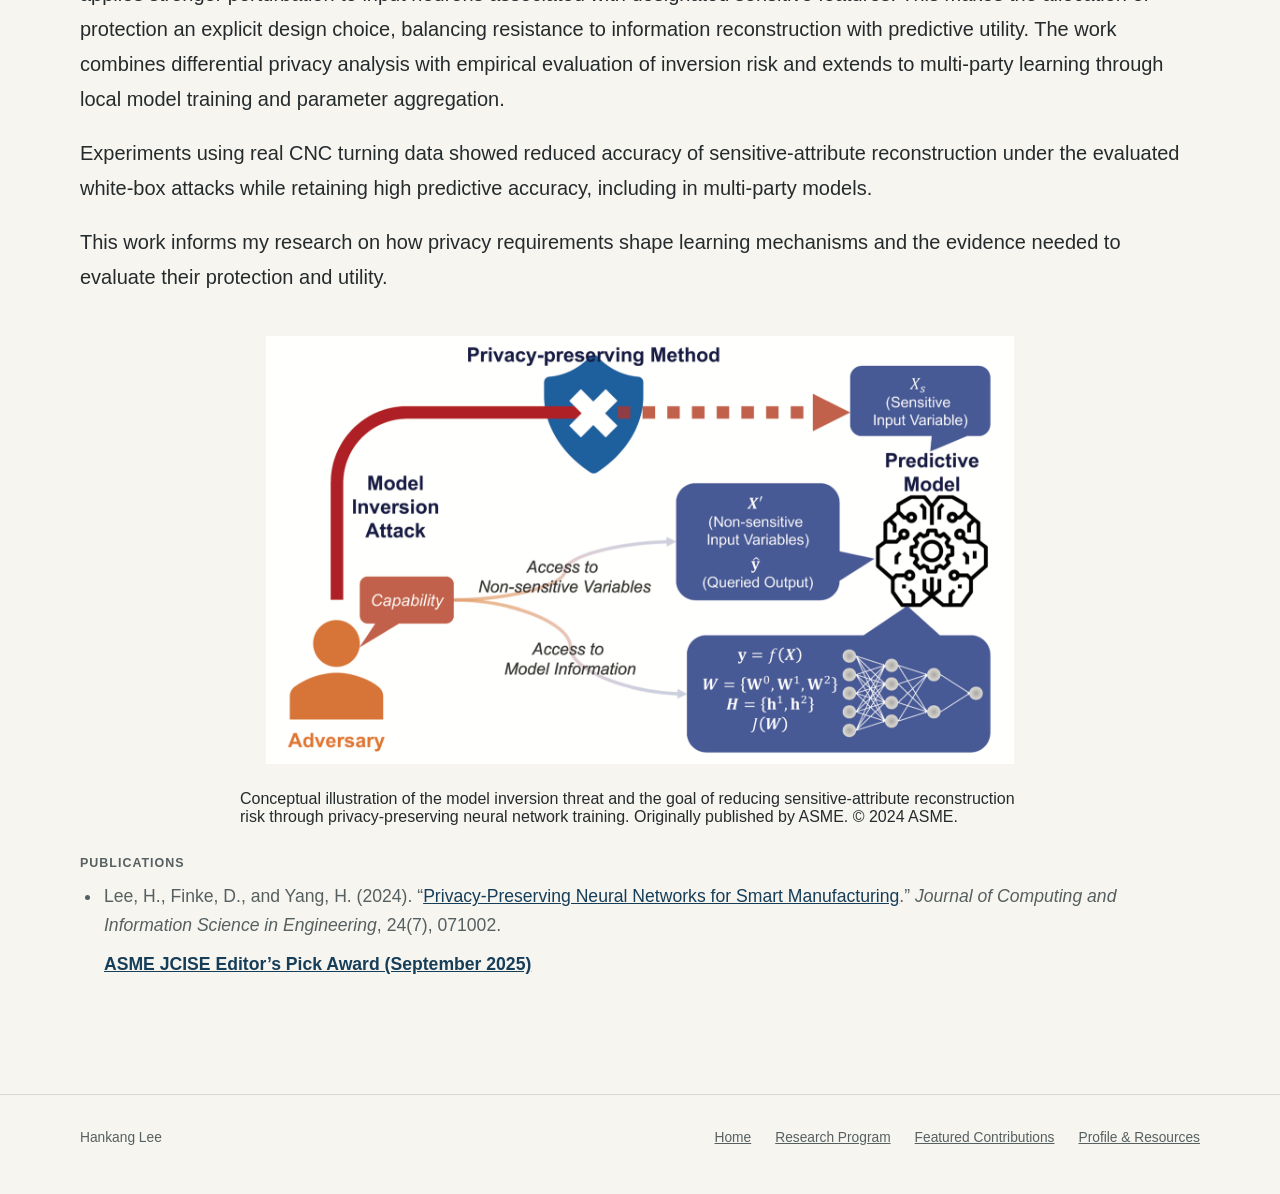
==== commit 6e6e8d3b: "Refine publication and award typography" ====
--- a/featured-contributions.html
+++ b/featured-contributions.html
@@ -6,7 +6,7 @@
     <meta name="color-scheme" content="light">
     <meta name="description" content="Four scholarly contributions by Hankang Lee in digital twins, scheduling, adaptive manufacturing, and privacy-preserving learning.">
     <title>Hankang Lee | Featured Contributions</title>
-    <link rel="stylesheet" href="assets/css/site.css?v=5">
+    <link rel="stylesheet" href="assets/css/site.css?v=6">
   </head>
   <body>
     <a class="skip-link" href="#main-content">Skip to content</a>
--- a/assets/css/site.css
+++ b/assets/css/site.css
@@ -304,15 +304,20 @@
   padding-left: 0.15rem;
   margin: 0.6rem 0;
   color: var(--muted);
+  font-size: 1.1rem;
+  line-height: 1.65;
+}
+
+.publication-recognition {
+  margin: 0.6rem 0 0 1.5rem;
+  color: var(--muted);
   font-size: 0.95rem;
   line-height: 1.65;
 }
 
-.publication-recognition {
-  margin: 0.6rem 0 0 1.5rem;
-  color: var(--muted);
-  font-size: 0.95rem;
-  line-height: 1.65;
+.publication-recognition a {
+  font-size: 1.1rem;
+  font-weight: 700;
 }
 
 .resource-list {
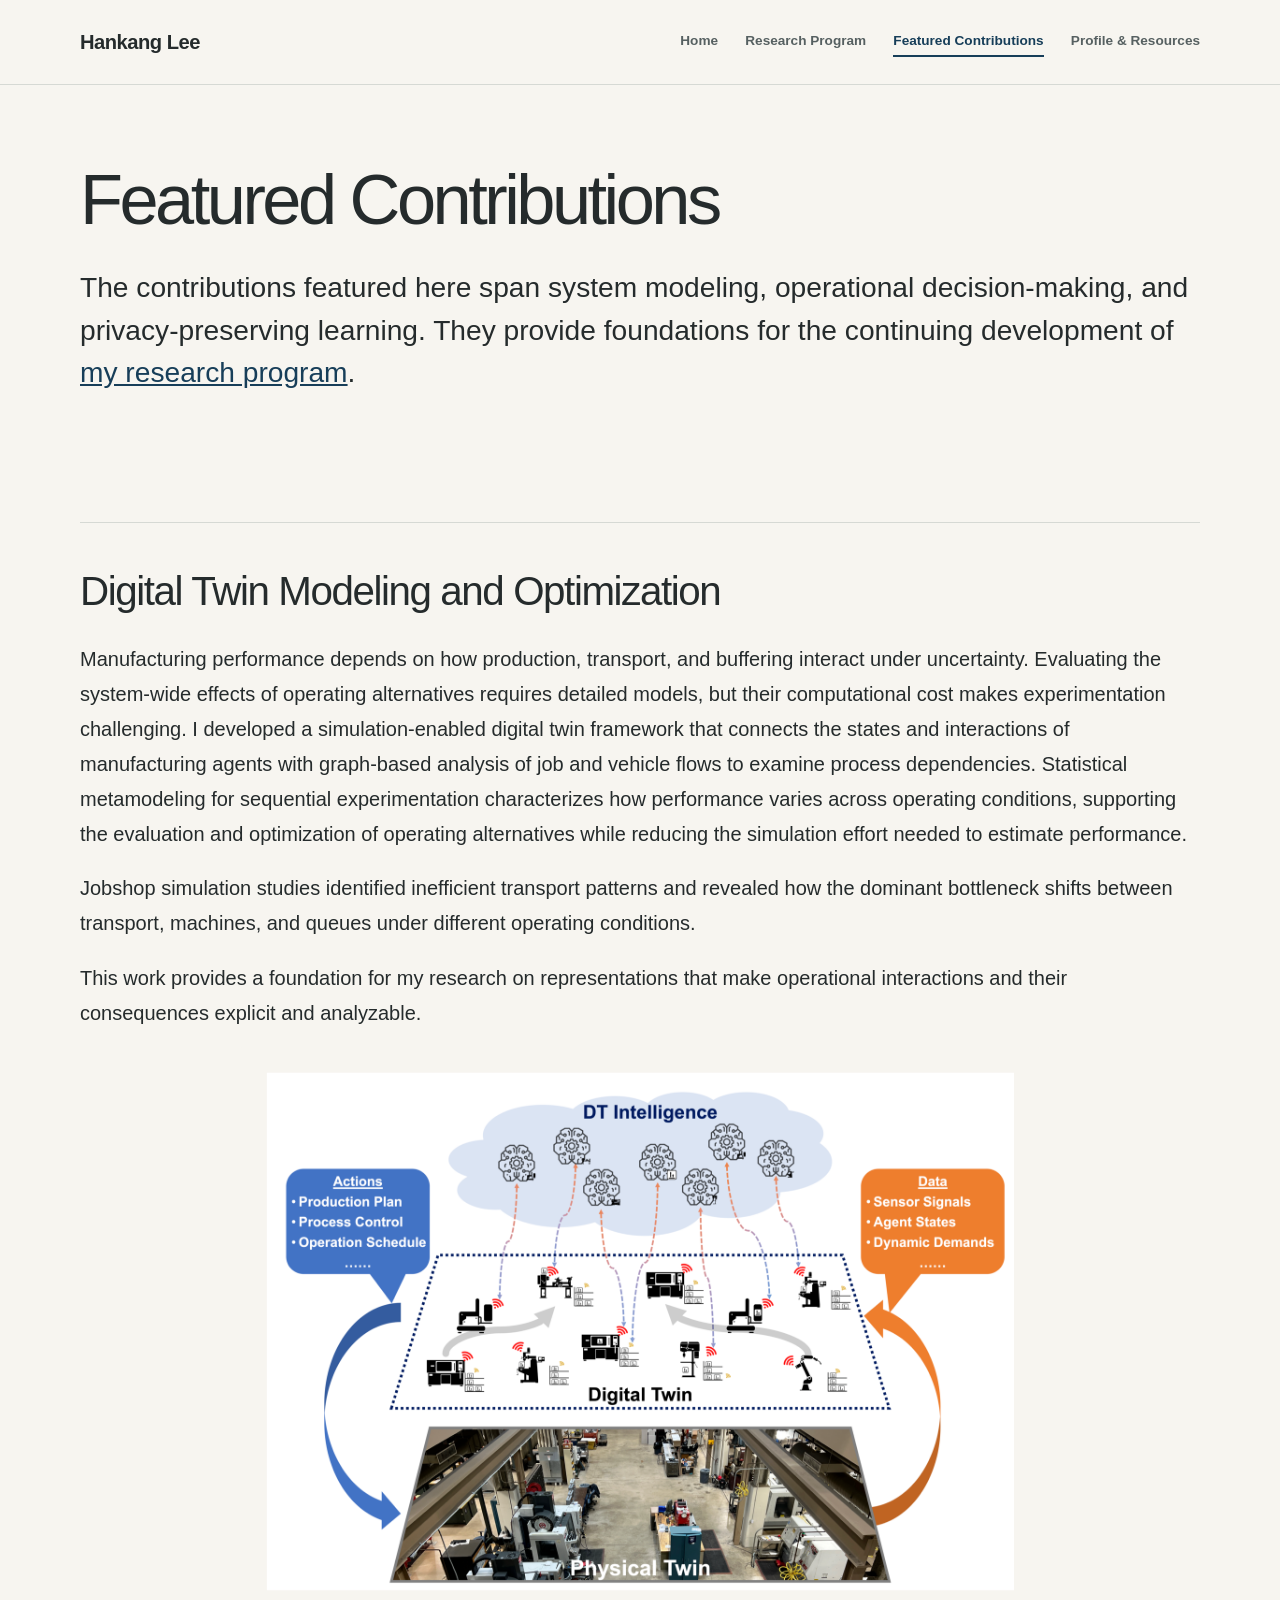
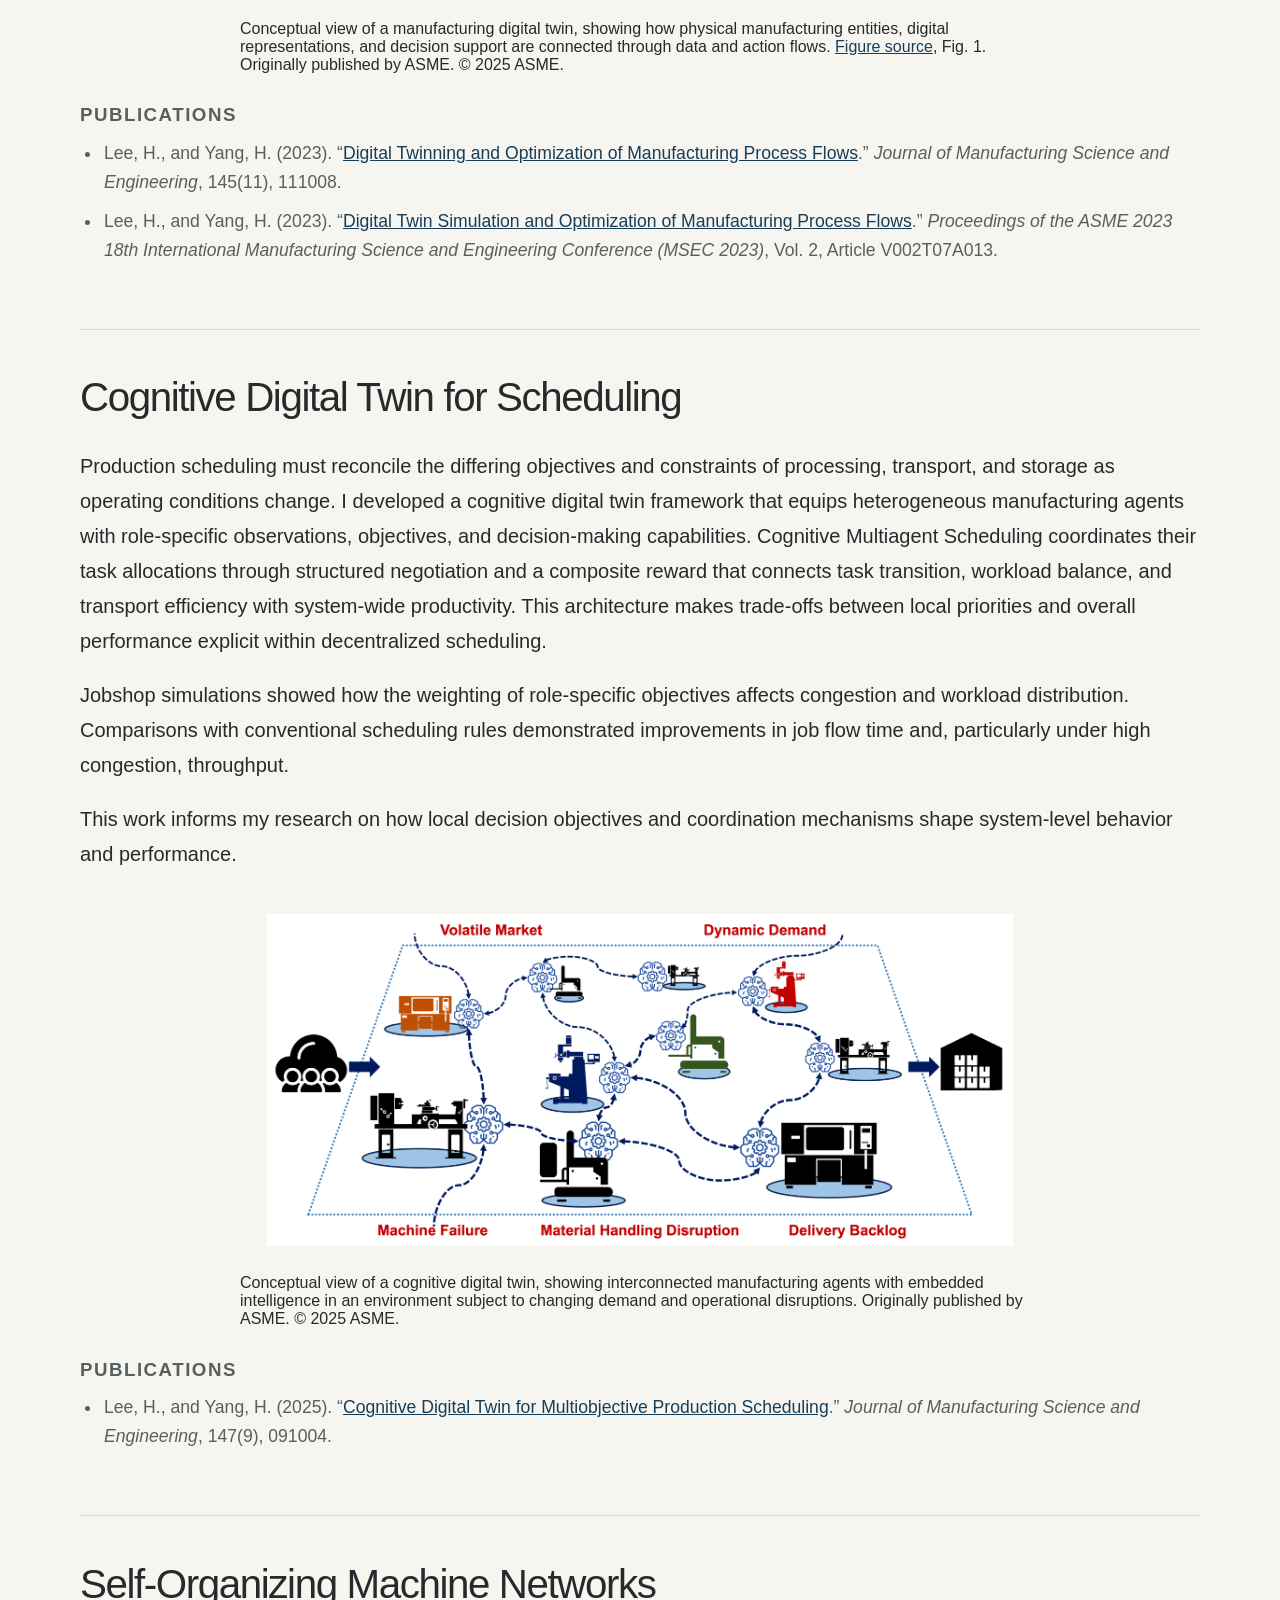
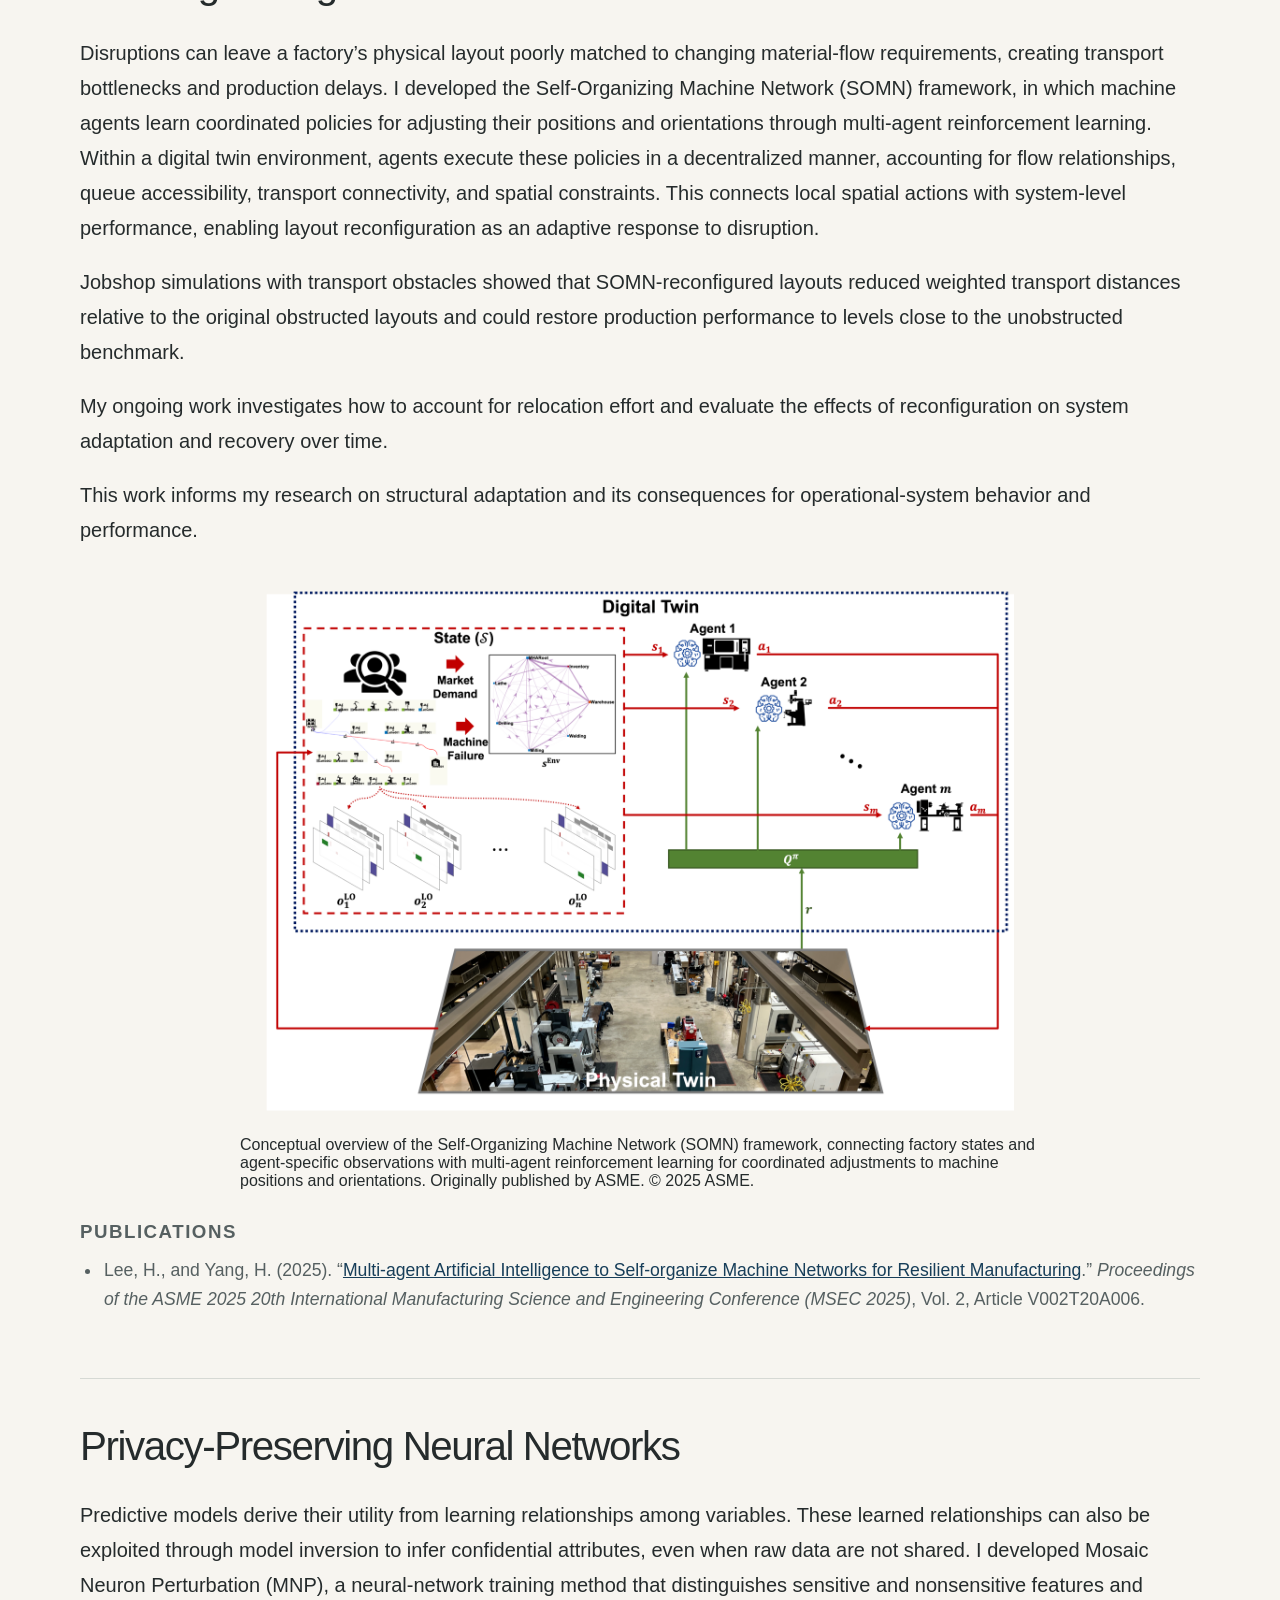
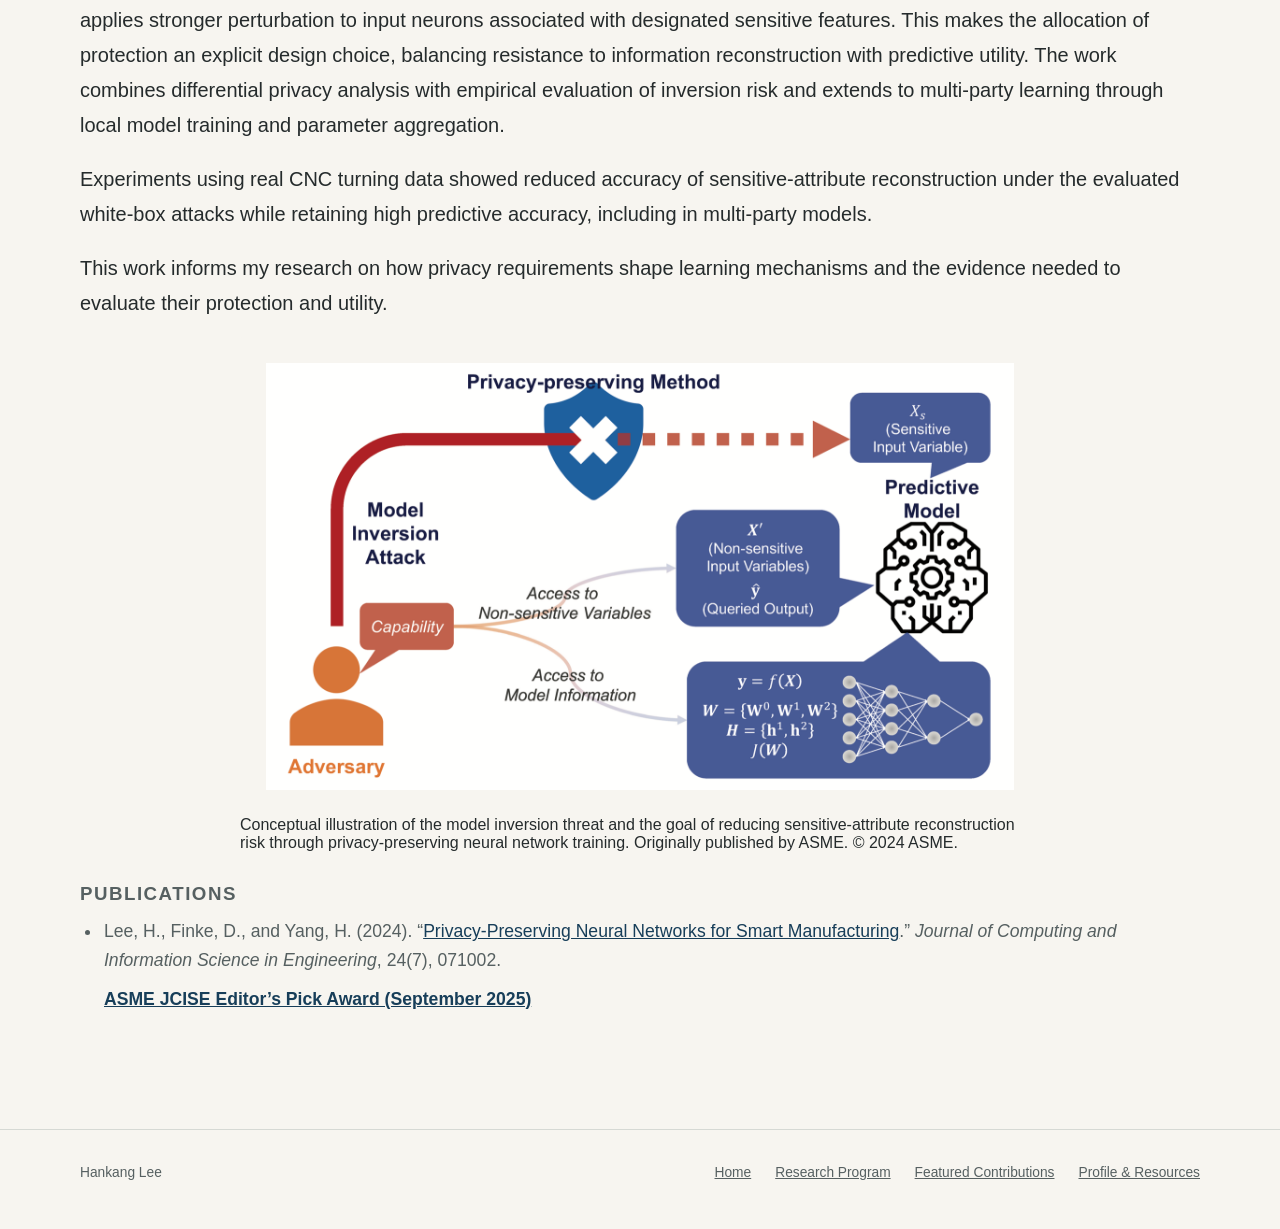
==== commit 4d379763: "Adjust publications heading size" ====
--- a/featured-contributions.html
+++ b/featured-contributions.html
@@ -6,7 +6,7 @@
     <meta name="color-scheme" content="light">
     <meta name="description" content="Four scholarly contributions by Hankang Lee in digital twins, scheduling, adaptive manufacturing, and privacy-preserving learning.">
     <title>Hankang Lee | Featured Contributions</title>
-    <link rel="stylesheet" href="assets/css/site.css?v=6">
+    <link rel="stylesheet" href="assets/css/site.css?v=7">
   </head>
   <body>
     <a class="skip-link" href="#main-content">Skip to content</a>
--- a/assets/css/site.css
+++ b/assets/css/site.css
@@ -288,7 +288,7 @@
 .publications h3 {
   margin: 0 0 0.65rem;
   color: var(--muted);
-  font-size: 0.78rem;
+  font-size: 1.17rem;
   font-weight: 700;
   letter-spacing: 0.08em;
   line-height: 1.4;
